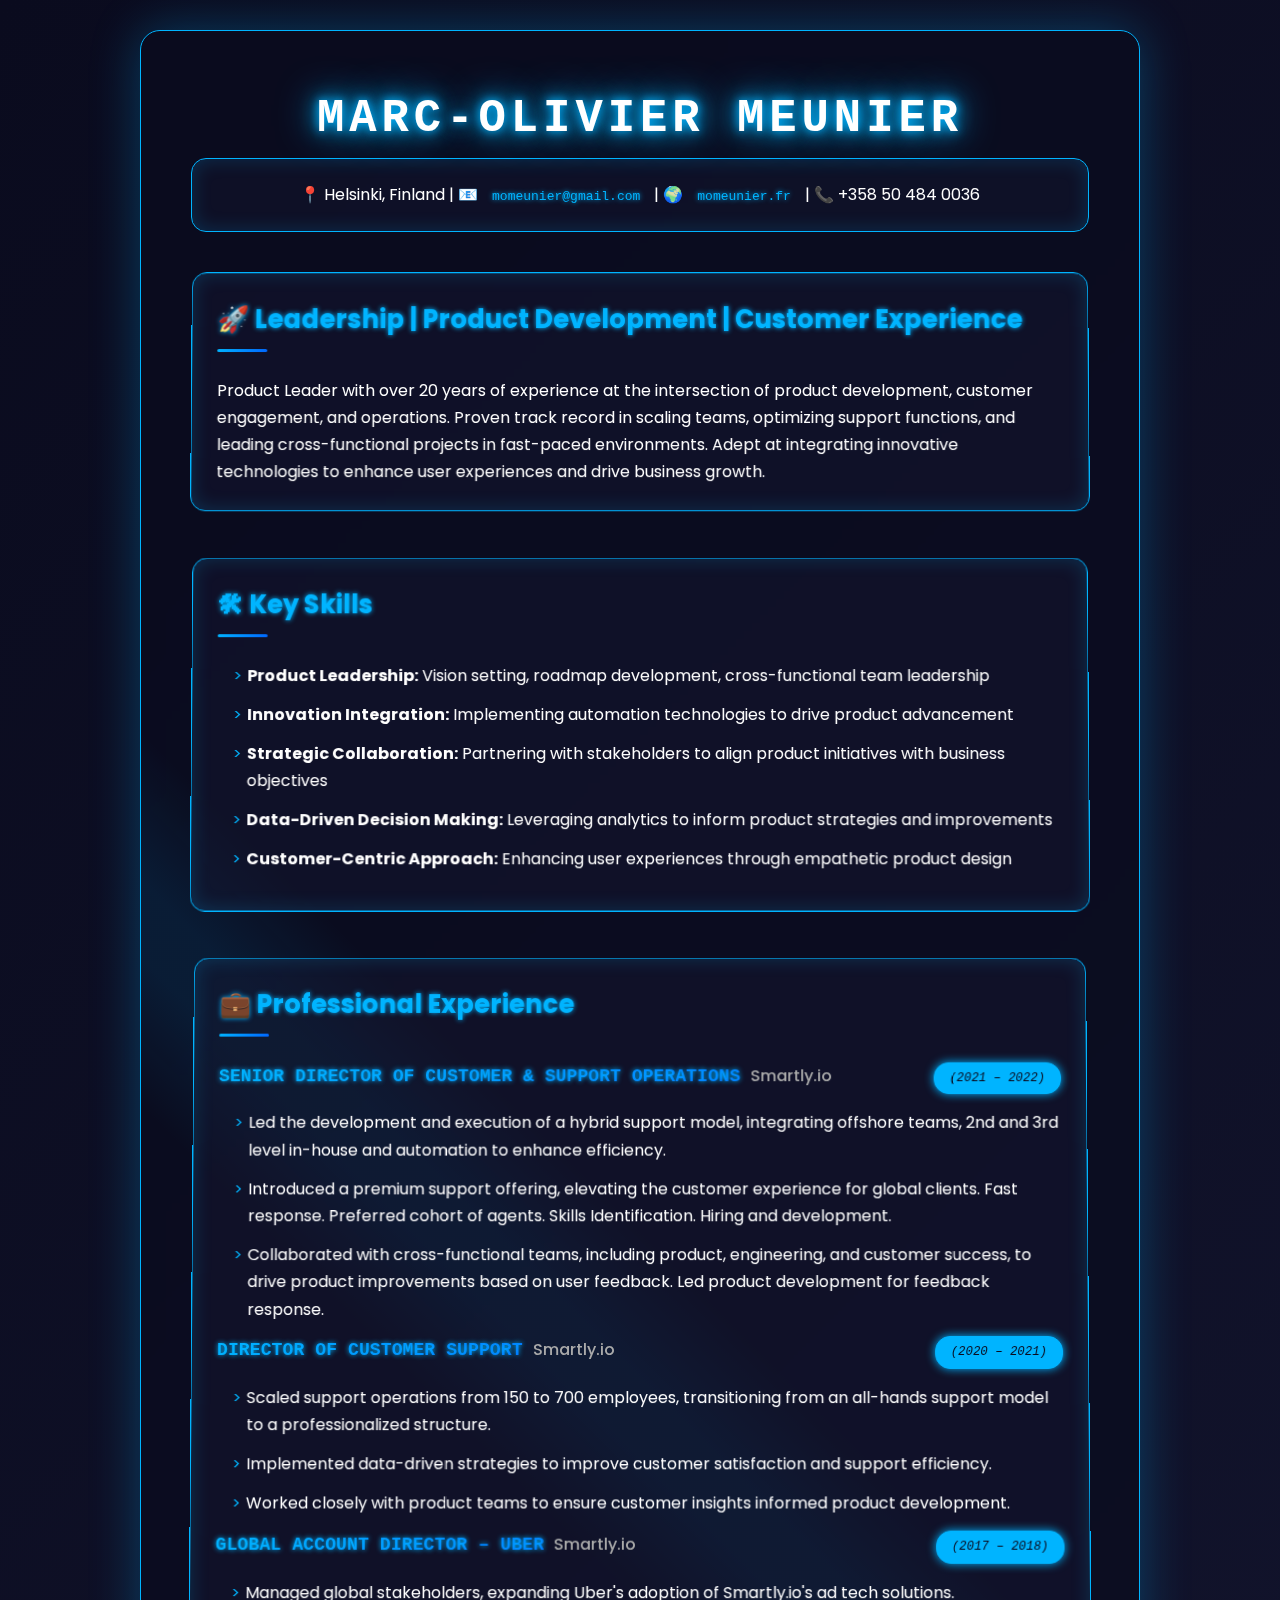
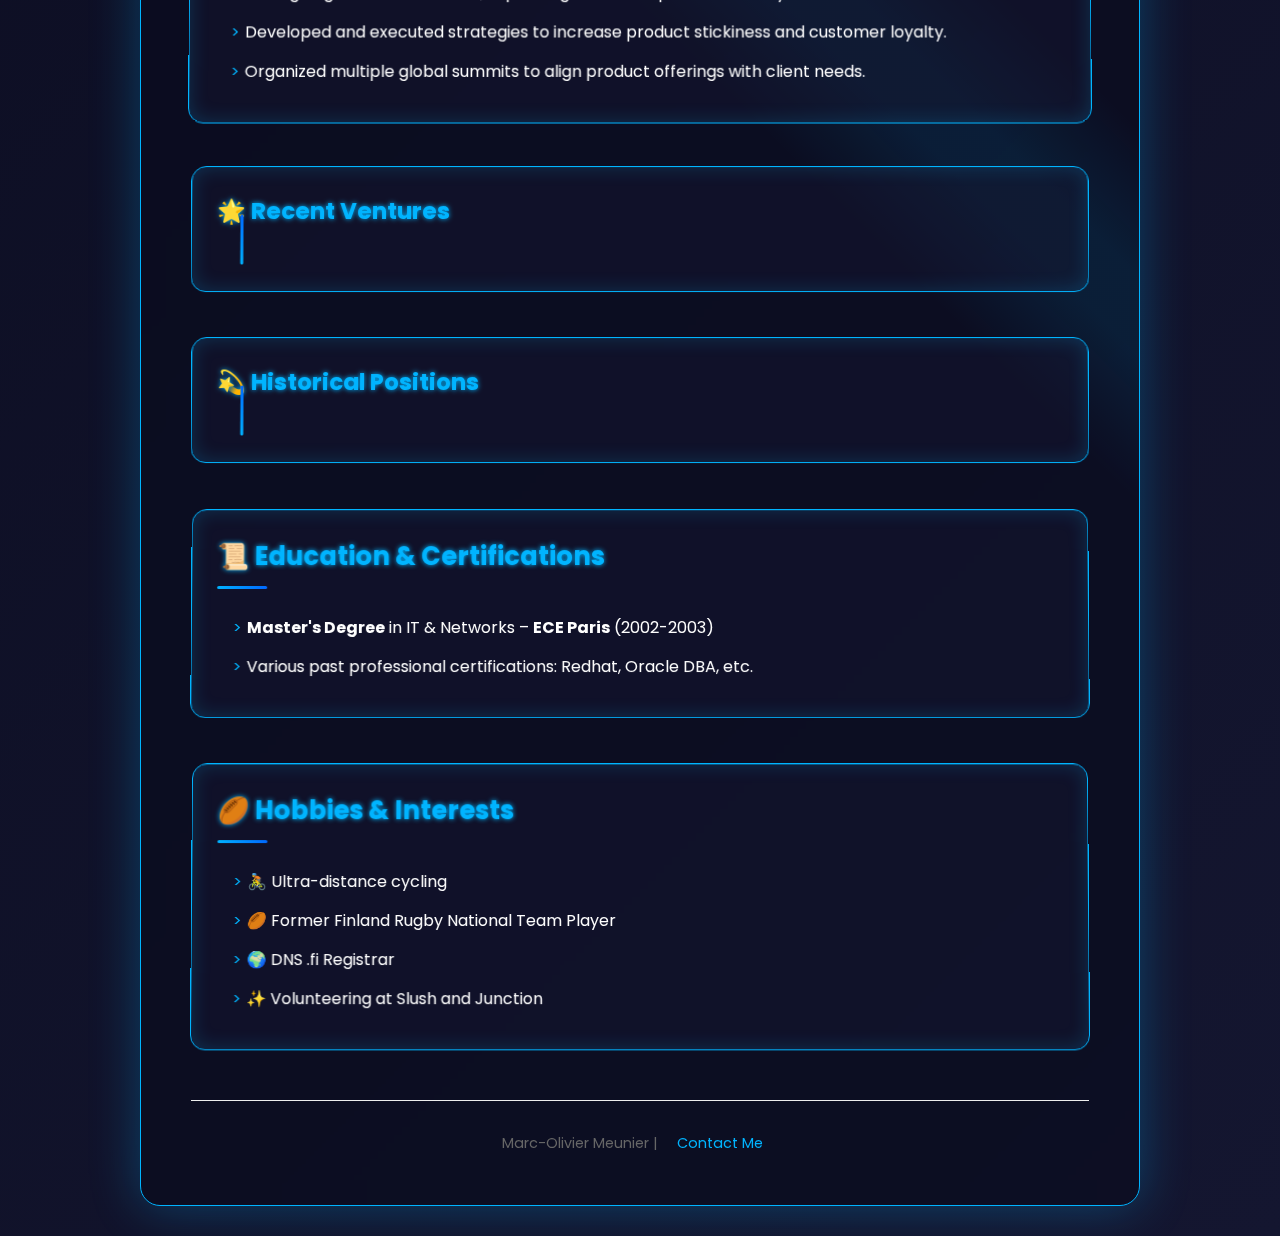
==== index.html @ 1eac130f "Enhance CV with cyberpunk theme, collapsible sections, and interactive design" ====
<!DOCTYPE html>
<html lang="en">
  <head>
    <link rel="apple-touch-icon" sizes="180x180" href="/apple-touch-icon.png" />
    <link rel="icon" type="image/png" sizes="32x32" href="/favicon-32x32.png" />
    <link rel="icon" type="image/png" sizes="16x16" href="/favicon-16x16.png" />
    <link rel="manifest" href="/site.webmanifest" />
    <meta charset="UTF-8" />
    <meta name="viewport" content="width=device-width, initial-scale=1.0" />
    <title>Marc-Olivier Meunier - Product Lead CV</title>
    <link
      rel="stylesheet"
      href="https://cdnjs.cloudflare.com/ajax/libs/font-awesome/6.0.0/css/all.min.css"
    />
    <style>
      @import url("https://fonts.googleapis.com/css2?family=Poppins:wght@300;400;600;700&display=swap");

      :root {
        --primary: #00b4ff; /* Neon blue instead of green */
        --gradient: linear-gradient(
          135deg,
          #00b4ff 0%,
          #0066ff 100%
        ); /* Blue gradient */
        --shadow: rgba(0, 180, 255, 0.3);
        --bg-dark: #0a0b1e; /* Deep space blue */
        --bg-light: #141630; /* Lighter space blue */
        --accent: #00b4ff;
      }

      * {
        box-sizing: border-box;
        margin: 0;
        padding: 0;
      }

      body {
        font-family: "Poppins", sans-serif;
        line-height: 1.7;
        background: var(--bg-dark);
        color: #fff;
        margin: 0;
        padding: 30px 20px;
        min-height: 100vh;
        background: linear-gradient(
          135deg,
          var(--bg-dark) 0%,
          var(--bg-light) 100%
        );
      }

      .container {
        max-width: 1000px;
        background: rgba(10, 11, 30, 0.7);
        backdrop-filter: blur(10px);
        padding: 50px;
        margin: 0 auto;
        border-radius: 20px;
        box-shadow: 0 0 50px var(--shadow);
        position: relative;
        overflow: hidden;
        border: 1px solid var(--accent);
      }

      .container::before {
        content: "";
        position: absolute;
        top: 0;
        left: 0;
        width: 100%;
        height: 100%;
        background: linear-gradient(
          45deg,
          transparent 45%,
          var(--accent) 49%,
          var(--accent) 51%,
          transparent 55%
        );
        opacity: 0.1;
        animation: scanline 6s linear infinite;
      }

      @keyframes scanline {
        0% {
          transform: translateY(-100%);
        }
        100% {
          transform: translateY(100%);
        }
      }

      h1 {
        text-transform: uppercase;
        letter-spacing: 5px;
        text-shadow: 0 0 10px var(--primary), 0 0 20px var(--primary),
          0 0 40px var(--primary);
        font-family: monospace;
        font-size: 3.5em;
        text-align: center;
      }

      .contact {
        text-align: center;
        margin-bottom: 40px;
        line-height: 2;
        padding: 20px;
        background: rgba(20, 22, 48, 0.5);
        border-radius: 15px;
        border: 1px solid var(--accent);
        box-shadow: inset 0 0 20px rgba(0, 180, 255, 0.2);
      }

      .contact a {
        color: var(--primary);
        text-decoration: none;
        padding: 5px 10px;
        border-radius: 8px;
        transition: all 0.3s ease;
        position: relative;
        font-family: monospace;
        text-shadow: 0 0 5px var(--primary);
      }

      .contact a:hover {
        background: var(--gradient);
        color: var(--bg-dark);
        box-shadow: 0 0 10px var(--primary);
      }

      .section {
        margin-bottom: 45px;
        padding: 25px;
        border-radius: 15px;
        background: rgba(20, 22, 48, 0.5);
        box-shadow: inset 0 0 20px rgba(0, 180, 255, 0.2);
        border: 1px solid var(--accent);
        transform: perspective(1000px) rotateX(1deg);
        transition: transform 0.3s ease;
      }

      .section:hover {
        transform: perspective(1000px) rotateX(-1deg);
      }

      .section h2 {
        color: var(--primary);
        font-size: 1.6em;
        margin-bottom: 25px;
        padding-bottom: 10px;
        position: relative;
        text-shadow: 0 0 5px var(--primary);
      }

      .section h2::after {
        content: "";
        position: absolute;
        bottom: 0;
        left: 0;
        width: 50px;
        height: 3px;
        background: var(--gradient);
        border-radius: 2px;
      }

      .section:hover h2::after {
        width: 50px;
      }

      .job-header {
        display: flex;
        justify-content: space-between;
        align-items: baseline;
        margin-bottom: 15px;
      }

      .job-title-group {
        display: flex;
        align-items: baseline;
        gap: 10px;
      }

      .job-title-wrapper {
        font-family: monospace;
        color: var(--primary);
        text-shadow: 0 0 5px var(--primary);
        position: relative;
      }

      .company-info {
        display: flex;
        align-items: center;
        gap: 10px;
      }

      .company-name {
        font-weight: 500;
        color: #aaa;
      }

      .date {
        font-style: italic;
        color: #666;
        font-size: 0.95em;
        background: var(--accent);
        padding: 5px 15px;
        border-radius: 15px;
        font-family: monospace;
        border: 1px solid var(--primary);
        box-shadow: 0 0 10px var(--accent);
      }

      ul {
        padding-left: 25px;
        margin-top: 15px;
      }

      ul li {
        margin-bottom: 12px;
        position: relative;
        padding-left: 5px;
      }

      ul li::marker {
        content: ">";
        color: var(--primary);
      }

      .footer {
        text-align: center;
        margin-top: 50px;
        padding-top: 30px;
        border-top: 1px solid #eee;
        font-size: 0.9em;
        color: #666;
      }

      .footer a {
        color: var(--primary);
        text-decoration: none;
        padding: 5px 15px;
        border-radius: 20px;
        transition: all 0.3s ease;
      }

      .footer a:hover {
        background: var(--gradient);
        color: white;
      }

      @media (max-width: 768px) {
        body {
          padding: 15px;
        }
        .container {
          padding: 30px 20px;
        }
        h1 {
          font-size: 2.5em;
        }
        .section {
          padding: 20px;
        }
      }

      /* Skill tags styling */
      .skill-tag {
        display: inline-block;
        padding: 5px 12px;
        background: #f0f4ff;
        border-radius: 15px;
        margin: 3px;
        font-size: 0.9em;
        color: var(--primary);
        transition: all 0.3s ease;
      }

      .skill-tag:hover {
        background: var(--primary);
        color: white;
      }

      /* Fancy hover effects for job titles */
      .job-title {
        position: relative;
        overflow: hidden;
      }

      .job-title::after {
        content: "";
        position: absolute;
        bottom: 0;
        left: 0;
        width: 100%;
        height: 2px;
        background: var(--gradient);
        transform: translateX(-100%);
        transition: transform 0.3s ease;
      }

      .job-title:hover::after {
        transform: translateX(0);
      }

      /* Make emojis bigger and animated */
      h2 > span:first-child {
        font-size: 1.5em;
        display: inline-block;
        animation: bounce 2s infinite;
      }

      @keyframes bounce {
        0%,
        100% {
          transform: translateY(0);
        }
        50% {
          transform: translateY(-10px);
        }
      }

      /* Fun list style */
      ul li::marker {
        content: ">";
        color: var(--primary);
      }

      /* Job titles with gradient text */
      .job-title-wrapper {
        background: var(--gradient);
        -webkit-background-clip: text;
        background-clip: text;
        color: transparent;
        font-size: 1.4em;
        font-weight: 800;
        text-transform: uppercase;
      }

      /* Add some fun to dates */
      .date {
        background: var(--accent);
        color: var(--bg-dark);
        font-family: monospace;
        border: 1px solid var(--primary);
        box-shadow: 0 0 10px var(--accent);
      }

      /* Make the print button fun */
      button {
        background: var(--bg-dark);
        color: var(--primary);
        border: 1px solid var(--primary);
        text-transform: uppercase;
        font-family: monospace;
        letter-spacing: 2px;
        box-shadow: 0 0 10px var(--primary);
        padding: 10px 20px;
        border-radius: 50px;
        font-size: 1.1em;
        cursor: pointer;
        transform: rotate(-2deg);
        margin: 20px 0;
        transition: all 0.3s ease;
      }

      button:hover {
        background: var(--primary);
        color: var(--bg-dark);
        box-shadow: 0 0 20px var(--primary);
      }

      /* Keep print styles professional */
      @media print {
        body {
          padding: 0;
          background: white !important;
          color: black;
          font-size: 8pt;
          line-height: 1.2;
        }

        .container {
          box-shadow: none;
          padding: 0;
          margin: 0;
          max-width: 100%;
          background: white;
          border: none;
          backdrop-filter: none;
        }

        .container::before {
          display: none;
        }

        h1 {
          font-size: 16pt;
          margin-bottom: 6pt;
          color: black;
          -webkit-text-fill-color: black;
          text-shadow: none;
          letter-spacing: normal;
          font-family: "Poppins", sans-serif;
        }

        .section {
          margin-bottom: 12pt;
          padding: 0;
          break-inside: avoid;
          page-break-inside: avoid;
          background: white;
          box-shadow: none;
          transform: none !important;
          border: none;
        }

        .job-title-wrapper {
          color: #4285f4 !important; /* Google Blue */
          text-shadow: none;
          font-family: "Poppins", sans-serif;
          font-size: 9pt;
          font-weight: bold;
          background: none;
          -webkit-background-clip: initial;
          -webkit-text-fill-color: initial;
          text-transform: none;
        }

        .company-name {
          color: #5f6368; /* Google Gray */
        }

        .date {
          background: none;
          color: #5f6368; /* Google Gray */
          border: none;
          box-shadow: none;
          font-family: "Poppins", sans-serif;
          padding: 0;
        }

        .historical-entry {
          color: #202124; /* Google Dark Gray */
          margin-bottom: 8pt;
        }

        .summary-intro {
          color: #5f6368; /* Google Gray */
          margin-bottom: 8pt;
          margin-top: 3pt;
        }

        .section {
          margin-bottom: 20pt; /* Increased spacing between sections */
        }

        .recent,
        .historical {
          margin-top: 25pt; /* Add space before collapsible sections */
        }

        /* Remove any remaining green text */
        * {
          color: #202124; /* Default text color */
        }

        h1,
        h2,
        .job-title-wrapper {
          color: #4285f4 !important; /* Google Blue */
        }

        .company-name,
        .date,
        .summary-intro {
          color: #5f6368 !important; /* Google Gray */
        }

        /* Ensure collapsed sections are visible in print */
        .collapsible-content.collapsed {
          max-height: none;
          overflow: visible;
        }

        /* Hide collapse indicators in print */
        .collapsible-header::after {
          display: none;
        }

        /* Remove all decorative effects */
        * {
          text-shadow: none !important;
          box-shadow: none !important;
          transform: none !important;
          transition: none !important;
          animation: none !important;
        }

        /* Adjust margins and spacing */
        @page {
          margin: 1.2cm;
          size: A4;
        }

        /* Hide screen-only elements */
        button {
          display: none;
        }

        h2 {
          color: #4285f4 !important; /* Google Blue */
          font-size: 10pt;
          margin-bottom: 6pt;
        }

        .contact {
          margin: 6pt 0 10pt 0;
          line-height: 1.2;
          font-size: 7.5pt;
        }

        .job-header {
          margin-bottom: 4pt;
        }

        ul {
          margin-top: 4pt;
          padding-left: 12pt;
        }

        li {
          margin-bottom: 3pt;
          line-height: 1.2;
        }

        .historical-entry {
          margin-bottom: 8pt;
          padding-left: 12pt;
        }

        .summary-intro {
          margin-bottom: 8pt;
          margin-top: 3pt;
        }

        .recent,
        .historical {
          margin-top: 12pt;
        }

        .job-header + ul {
          margin-top: 2pt;
          margin-bottom: 8pt;
        }
      }

      /* Simplify h2 styling */
      h2 {
        position: relative;
        color: var(--primary);
        text-shadow: 0 0 5px var(--primary);
      }

      /* Remove the glitch animation */
      @keyframes glitch {
        0% {
          transform: translate(0);
        }
        20% {
          transform: translate(-2px, 2px);
        }
        40% {
          transform: translate(-2px, -2px);
        }
        60% {
          transform: translate(2px, 2px);
        }
        80% {
          transform: translate(2px, -2px);
        }
        100% {
          transform: translate(0);
        }
      }

      .historical,
      .recent {
        font-size: 0.9em;
      }

      .summary-intro {
        color: var(--accent);
        font-style: italic;
        margin-bottom: 20px;
        font-size: 0.95em;
      }

      .historical .job-header,
      .recent .job-header {
        margin-bottom: 8px;
      }

      .historical-entry {
        color: #aaa;
        margin-bottom: 20px;
        padding-left: 20px;
        font-size: 0.95em;
      }

      /* Print-specific adjustments */
      @media print {
        .historical,
        .recent {
          font-size: 8pt;
        }

        .historical-entry {
          color: #666;
          margin-bottom: 8pt;
        }

        .summary-intro {
          color: #444;
          margin-bottom: 8pt;
        }
      }

      /* Add these styles */
      .collapsible-header {
        cursor: pointer;
        display: flex;
        align-items: center;
        gap: 10px;
      }

      .collapsible-header::after {
        content: "▼";
        color: var(--primary);
        font-size: 0.8em;
        transition: transform 0.3s ease;
      }

      .collapsible-header.collapsed::after {
        transform: rotate(-90deg);
      }

      .collapsible-content {
        overflow: hidden;
        max-height: 1000px;
        transition: max-height 0.3s ease-in-out;
      }

      .collapsible-content.collapsed {
        max-height: 0;
      }

      /* Adjust print styles */
      @media print {
        .collapsible-content {
          max-height: none !important;
        }

        .collapsible-header::after {
          display: none;
        }
      }
    </style>
  </head>
  <body>
    <div class="container">
      <h1>Marc-Olivier Meunier</h1>
      <div class="contact">
        📍 Helsinki, Finland | 📧
        <a href="mailto:momeunier@gmail.com">momeunier@gmail.com</a> | 🌍
        <a href="https://momeunier.fr">momeunier.fr</a> | 📞 +358 50 484 0036
      </div>

      <button
        onclick="window.print()"
        style="display: none; @media screen {display: block}"
      >
        Print CV
      </button>

      <div class="section">
        <h2>🚀 Leadership | Product Development | Customer Experience</h2>
        <p>
          Product Leader with over 20 years of experience at the intersection of
          product development, customer engagement, and operations. Proven track
          record in scaling teams, optimizing support functions, and leading
          cross-functional projects in fast-paced environments. Adept at
          integrating innovative technologies to enhance user experiences and
          drive business growth.
        </p>
      </div>

      <div class="section">
        <h2>🛠 Key Skills</h2>
        <ul>
          <li>
            <strong>Product Leadership:</strong> Vision setting, roadmap
            development, cross-functional team leadership
          </li>
          <li>
            <strong>Innovation Integration:</strong> Implementing automation
            technologies to drive product advancement
          </li>
          <li>
            <strong>Strategic Collaboration:</strong> Partnering with
            stakeholders to align product initiatives with business objectives
          </li>
          <li>
            <strong>Data-Driven Decision Making:</strong> Leveraging analytics
            to inform product strategies and improvements
          </li>
          <li>
            <strong>Customer-Centric Approach:</strong> Enhancing user
            experiences through empathetic product design
          </li>
        </ul>
      </div>

      <div class="section">
        <h2>💼 Professional Experience</h2>

        <div class="job-header">
          <div class="job-title-group">
            <div class="job-title-wrapper">
              Senior Director of Customer & Support Operations
            </div>
            <div class="company-name">Smartly.io</div>
          </div>
          <span class="date">(2021 – 2022)</span>
        </div>
        <ul>
          <li>
            Led the development and execution of a hybrid support model,
            integrating offshore teams, 2nd and 3rd level in-house and
            automation to enhance efficiency.
          </li>
          <li>
            Introduced a premium support offering, elevating the customer
            experience for global clients. Fast response. Preferred cohort of
            agents. Skills Identification. Hiring and development.
          </li>
          <li>
            Collaborated with cross-functional teams, including product,
            engineering, and customer success, to drive product improvements
            based on user feedback. Led product development for feedback
            response.
          </li>
        </ul>

        <div class="job-header">
          <div class="job-title-group">
            <div class="job-title-wrapper">Director of Customer Support</div>
            <div class="company-name">Smartly.io</div>
          </div>
          <span class="date">(2020 – 2021)</span>
        </div>
        <ul>
          <li>
            Scaled support operations from 150 to 700 employees, transitioning
            from an all-hands support model to a professionalized structure.
          </li>
          <li>
            Implemented data-driven strategies to improve customer satisfaction
            and support efficiency.
          </li>
          <li>
            Worked closely with product teams to ensure customer insights
            informed product development.
          </li>
        </ul>

        <div class="job-header">
          <div class="job-title-group">
            <div class="job-title-wrapper">Global Account Director – Uber</div>
            <div class="company-name">Smartly.io</div>
          </div>
          <span class="date">(2017 – 2018)</span>
        </div>
        <ul>
          <li>
            Managed global stakeholders, expanding Uber's adoption of
            Smartly.io's ad tech solutions.
          </li>
          <li>
            Developed and executed strategies to increase product stickiness and
            customer loyalty.
          </li>
          <li>
            Organized multiple global summits to align product offerings with
            client needs.
          </li>
        </ul>
      </div>

      <div class="section recent">
        <h2 class="collapsible-header collapsed">🌟 Recent Ventures</h2>
        <div class="collapsible-content collapsed">
          <p class="summary-intro">
            Latest roles exploring product and team leadership:
          </p>

          <div class="job-header">
            <div class="job-title-group">
              <div class="job-title-wrapper">Product Onboarding</div>
              <div class="company-name">Shook</div>
            </div>
            <span class="date">(2024)</span>
          </div>

          <div class="job-header">
            <div class="job-title-group">
              <div class="job-title-wrapper">Creative Operations Team Lead</div>
              <div class="company-name">Shook</div>
            </div>
            <span class="date">(2023 – 2024)</span>
          </div>

          <div class="job-header">
            <div class="job-title-group">
              <div class="job-title-wrapper">DevOps Team Lead</div>
              <div class="company-name">Eficode</div>
            </div>
            <span class="date">(2022 – 2023)</span>
          </div>
        </div>
      </div>

      <div class="section historical">
        <h2 class="collapsible-header collapsed">💫 Historical Positions</h2>
        <div class="collapsible-content collapsed">
          <p class="summary-intro">
            Prior roles focusing on technical leadership and education:
          </p>

          <div class="job-header">
            <div class="job-title-group">
              <div class="job-title-wrapper">Technical Solutions Engineer</div>
              <div class="company-name">Smartly.io</div>
            </div>
            <span class="date">(2015 – 2017)</span>
          </div>

          <div class="job-header">
            <div class="job-title-group">
              <div class="job-title-wrapper">
                Instructional Designer & Technical Instructor
              </div>
              <div class="company-name">Nokia</div>
            </div>
            <span class="date">(2006 – 2015)</span>
          </div>

          <div class="job-header">
            <div class="job-title-group">
              <div class="job-title-wrapper">Database Administrator</div>
              <div class="company-name">British Telecom</div>
            </div>
            <span class="date">(2003 – 2006)</span>
          </div>
        </div>
      </div>

      <div class="section">
        <h2>📜 Education & Certifications</h2>
        <ul>
          <li>
            <strong>Master's Degree</strong> in IT &amp; Networks –
            <strong>ECE Paris</strong> (2002-2003)
          </li>
          <li>
            Various past professional certifications: Redhat, Oracle DBA,
            etc.&nbsp; &nbsp;
          </li>
        </ul>
      </div>

      <div class="section">
        <h2>🏉 Hobbies & Interests</h2>
        <ul>
          <li>🚴 Ultra-distance cycling</li>
          <li>🏉 Former Finland Rugby National Team Player</li>
          <li>🌍 DNS .fi Registrar</li>
          <li>✨ Volunteering at Slush and Junction</li>
        </ul>
      </div>

      <div class="footer">
        Marc-Olivier Meunier |
        <a href="mailto:momeunier@gmail.com">Contact Me</a>
      </div>
    </div>

    <script>
      document.querySelectorAll(".collapsible-header").forEach((header) => {
        header.addEventListener("click", () => {
          header.classList.toggle("collapsed");
          header.nextElementSibling.classList.toggle("collapsed");
        });
      });
    </script>
  </body>
</html>
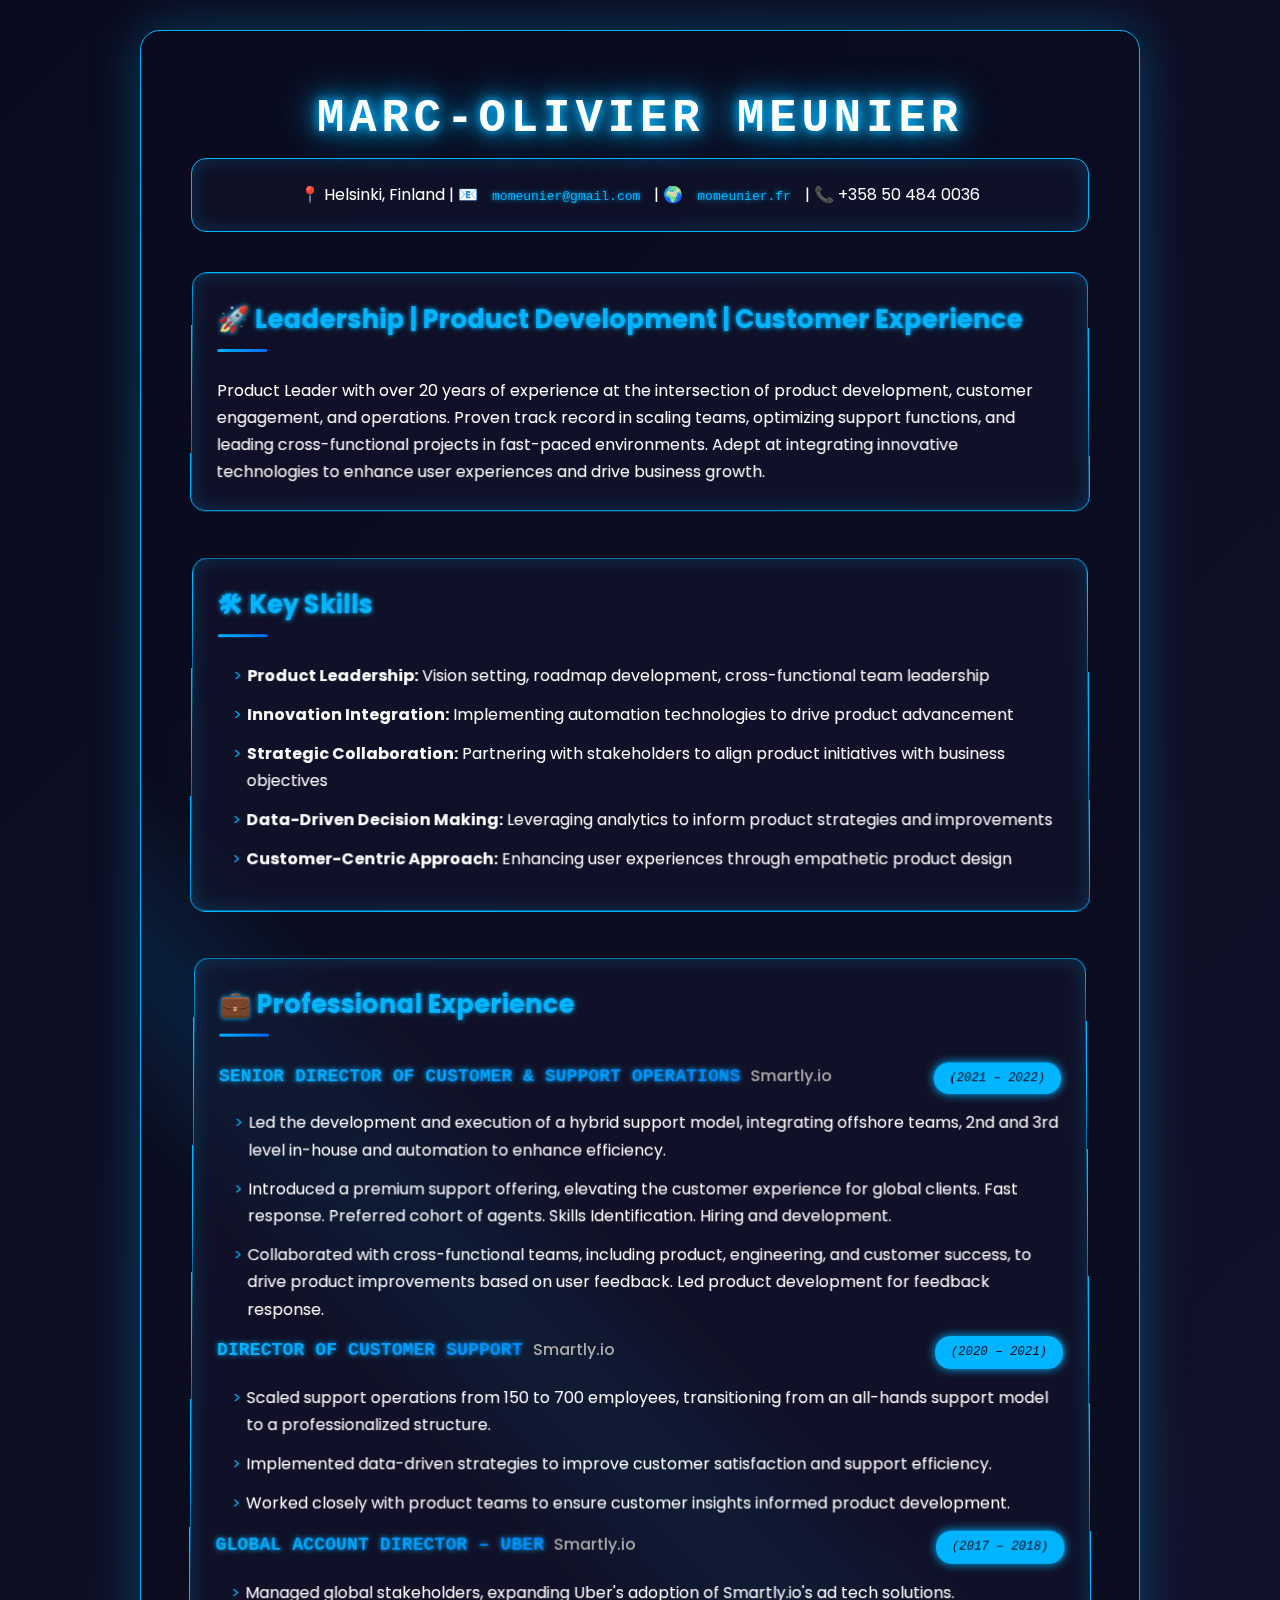
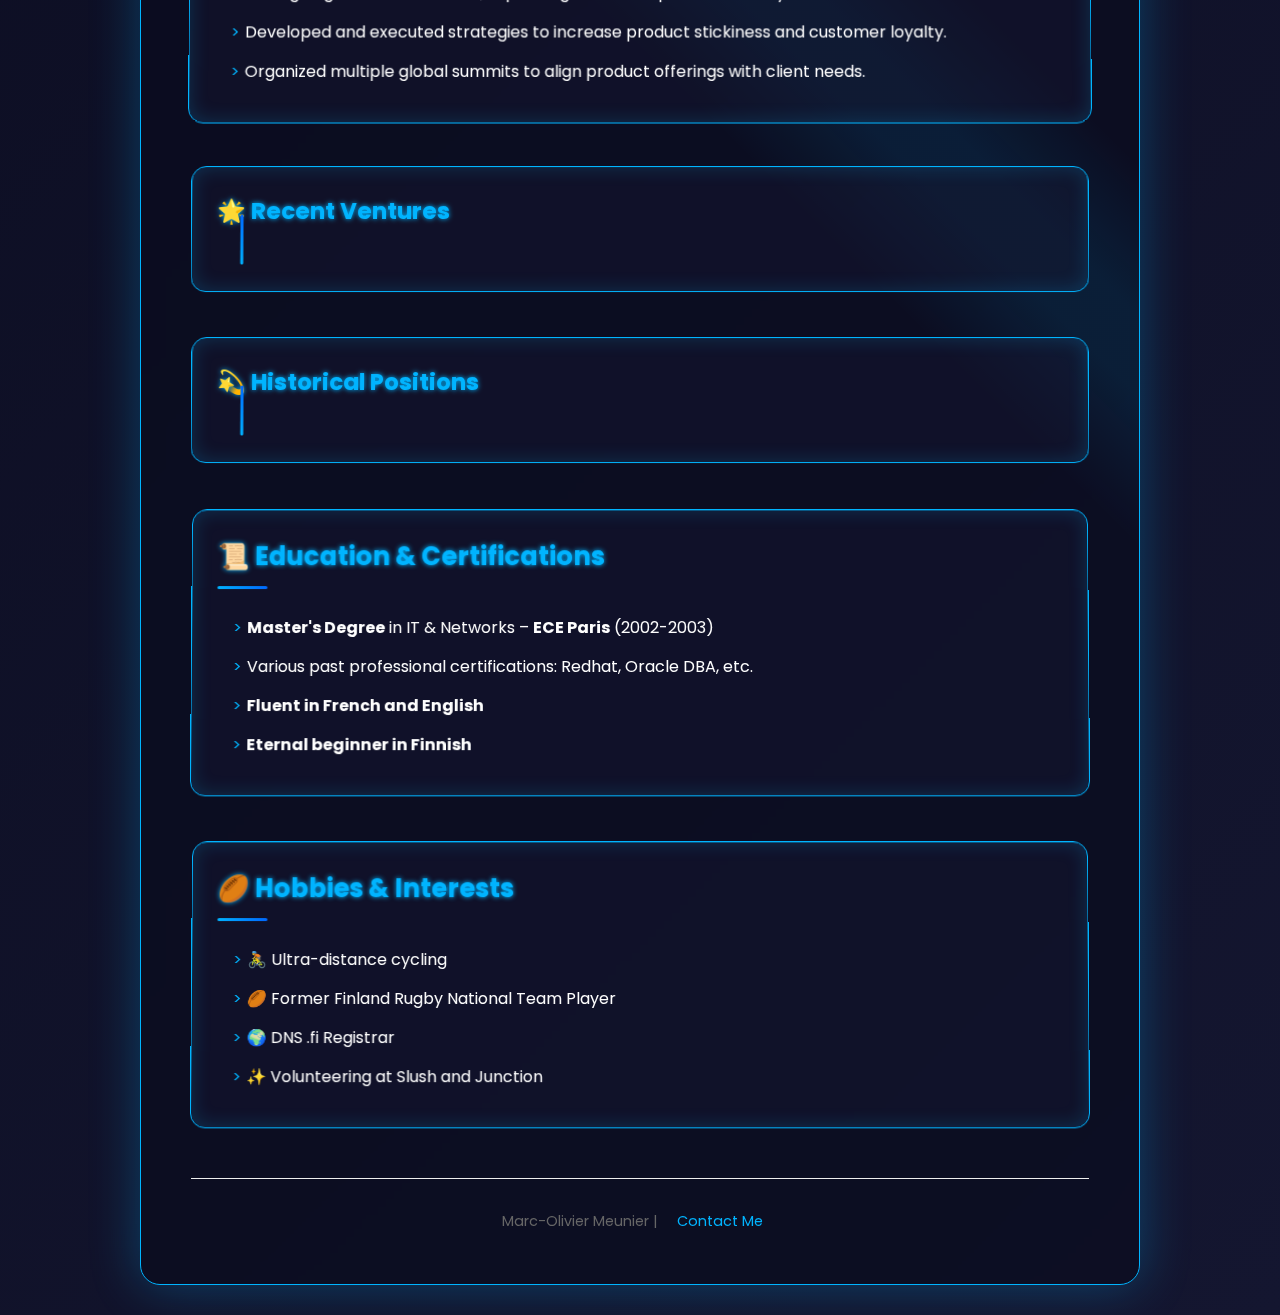
==== commit 03ff7f3d: "Add language skills to professional profile" ====
--- a/index.html
+++ b/index.html
@@ -874,6 +874,12 @@
             Various past professional certifications: Redhat, Oracle DBA,
             etc.&nbsp; &nbsp;
           </li>
+          <li>
+            <strong>Fluent in French and English</strong>
+          </li>
+          <li>
+            <strong>Eternal beginner in Finnish</strong>
+          </li>
         </ul>
       </div>
 
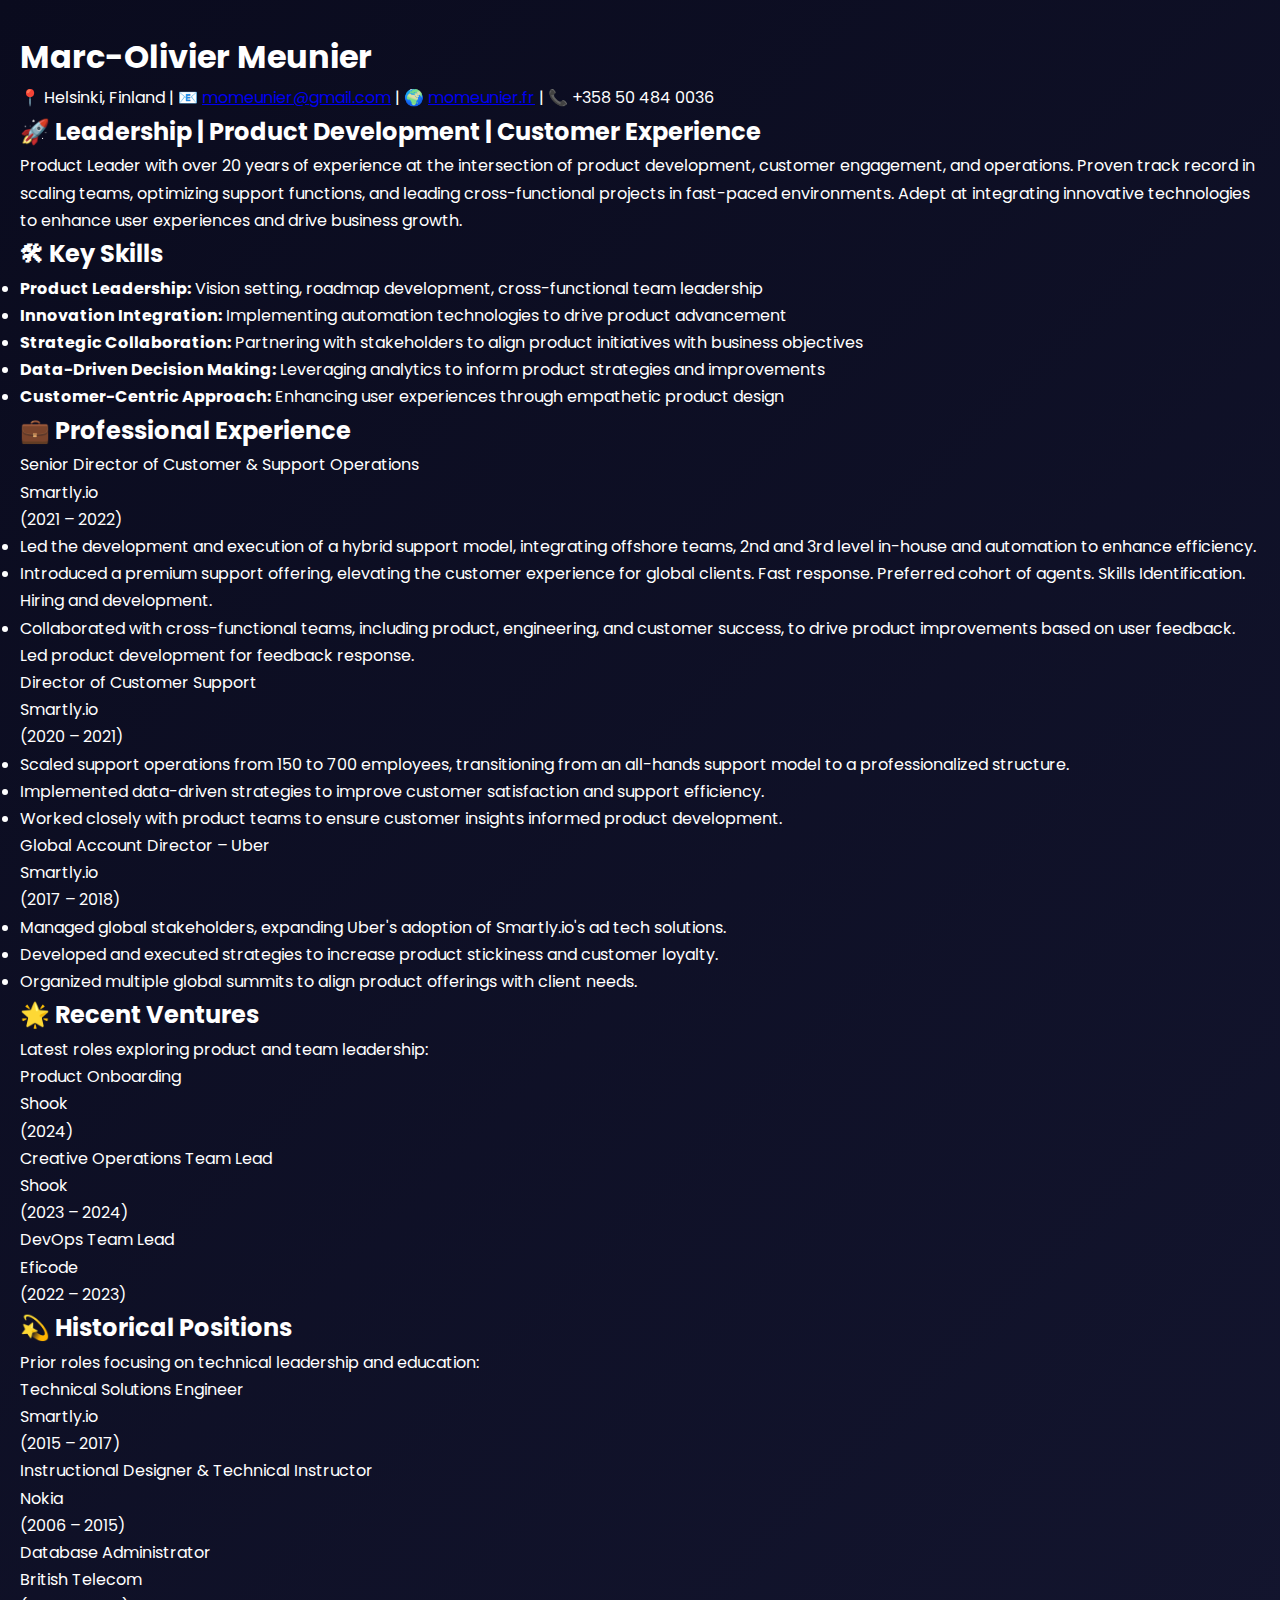
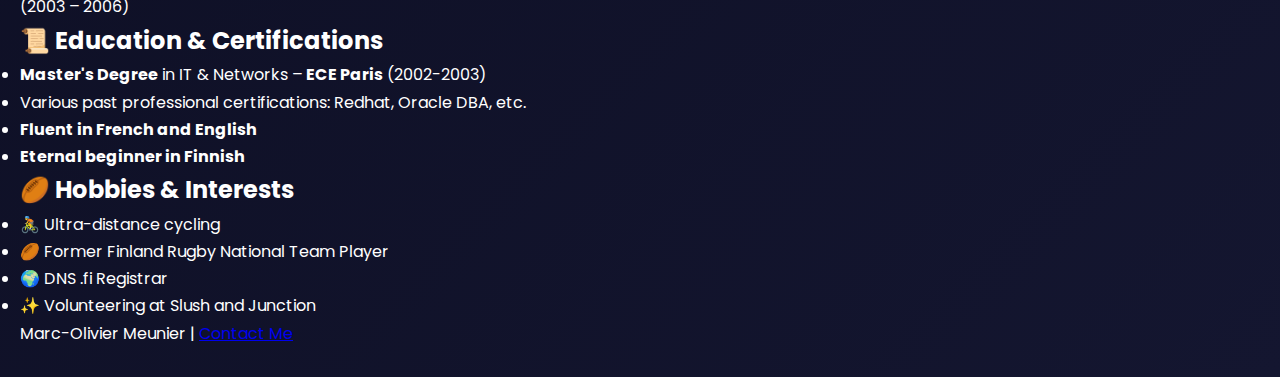
==== commit c1504245: "Add full HTML structure and metadata to customer service CV" ====
--- a/index.html
+++ b/index.html
@@ -12,658 +12,7 @@
       rel="stylesheet"
       href="https://cdnjs.cloudflare.com/ajax/libs/font-awesome/6.0.0/css/all.min.css"
     />
-    <style>
-      @import url("https://fonts.googleapis.com/css2?family=Poppins:wght@300;400;600;700&display=swap");
-
-      :root {
-        --primary: #00b4ff; /* Neon blue instead of green */
-        --gradient: linear-gradient(
-          135deg,
-          #00b4ff 0%,
-          #0066ff 100%
-        ); /* Blue gradient */
-        --shadow: rgba(0, 180, 255, 0.3);
-        --bg-dark: #0a0b1e; /* Deep space blue */
-        --bg-light: #141630; /* Lighter space blue */
-        --accent: #00b4ff;
-      }
-
-      * {
-        box-sizing: border-box;
-        margin: 0;
-        padding: 0;
-      }
-
-      body {
-        font-family: "Poppins", sans-serif;
-        line-height: 1.7;
-        background: var(--bg-dark);
-        color: #fff;
-        margin: 0;
-        padding: 30px 20px;
-        min-height: 100vh;
-        background: linear-gradient(
-          135deg,
-          var(--bg-dark) 0%,
-          var(--bg-light) 100%
-        );
-      }
-
-      .container {
-        max-width: 1000px;
-        background: rgba(10, 11, 30, 0.7);
-        backdrop-filter: blur(10px);
-        padding: 50px;
-        margin: 0 auto;
-        border-radius: 20px;
-        box-shadow: 0 0 50px var(--shadow);
-        position: relative;
-        overflow: hidden;
-        border: 1px solid var(--accent);
-      }
-
-      .container::before {
-        content: "";
-        position: absolute;
-        top: 0;
-        left: 0;
-        width: 100%;
-        height: 100%;
-        background: linear-gradient(
-          45deg,
-          transparent 45%,
-          var(--accent) 49%,
-          var(--accent) 51%,
-          transparent 55%
-        );
-        opacity: 0.1;
-        animation: scanline 6s linear infinite;
-      }
-
-      @keyframes scanline {
-        0% {
-          transform: translateY(-100%);
-        }
-        100% {
-          transform: translateY(100%);
-        }
-      }
-
-      h1 {
-        text-transform: uppercase;
-        letter-spacing: 5px;
-        text-shadow: 0 0 10px var(--primary), 0 0 20px var(--primary),
-          0 0 40px var(--primary);
-        font-family: monospace;
-        font-size: 3.5em;
-        text-align: center;
-      }
-
-      .contact {
-        text-align: center;
-        margin-bottom: 40px;
-        line-height: 2;
-        padding: 20px;
-        background: rgba(20, 22, 48, 0.5);
-        border-radius: 15px;
-        border: 1px solid var(--accent);
-        box-shadow: inset 0 0 20px rgba(0, 180, 255, 0.2);
-      }
-
-      .contact a {
-        color: var(--primary);
-        text-decoration: none;
-        padding: 5px 10px;
-        border-radius: 8px;
-        transition: all 0.3s ease;
-        position: relative;
-        font-family: monospace;
-        text-shadow: 0 0 5px var(--primary);
-      }
-
-      .contact a:hover {
-        background: var(--gradient);
-        color: var(--bg-dark);
-        box-shadow: 0 0 10px var(--primary);
-      }
-
-      .section {
-        margin-bottom: 45px;
-        padding: 25px;
-        border-radius: 15px;
-        background: rgba(20, 22, 48, 0.5);
-        box-shadow: inset 0 0 20px rgba(0, 180, 255, 0.2);
-        border: 1px solid var(--accent);
-        transform: perspective(1000px) rotateX(1deg);
-        transition: transform 0.3s ease;
-      }
-
-      .section:hover {
-        transform: perspective(1000px) rotateX(-1deg);
-      }
-
-      .section h2 {
-        color: var(--primary);
-        font-size: 1.6em;
-        margin-bottom: 25px;
-        padding-bottom: 10px;
-        position: relative;
-        text-shadow: 0 0 5px var(--primary);
-      }
-
-      .section h2::after {
-        content: "";
-        position: absolute;
-        bottom: 0;
-        left: 0;
-        width: 50px;
-        height: 3px;
-        background: var(--gradient);
-        border-radius: 2px;
-      }
-
-      .section:hover h2::after {
-        width: 50px;
-      }
-
-      .job-header {
-        display: flex;
-        justify-content: space-between;
-        align-items: baseline;
-        margin-bottom: 15px;
-      }
-
-      .job-title-group {
-        display: flex;
-        align-items: baseline;
-        gap: 10px;
-      }
-
-      .job-title-wrapper {
-        font-family: monospace;
-        color: var(--primary);
-        text-shadow: 0 0 5px var(--primary);
-        position: relative;
-      }
-
-      .company-info {
-        display: flex;
-        align-items: center;
-        gap: 10px;
-      }
-
-      .company-name {
-        font-weight: 500;
-        color: #aaa;
-      }
-
-      .date {
-        font-style: italic;
-        color: #666;
-        font-size: 0.95em;
-        background: var(--accent);
-        padding: 5px 15px;
-        border-radius: 15px;
-        font-family: monospace;
-        border: 1px solid var(--primary);
-        box-shadow: 0 0 10px var(--accent);
-      }
-
-      ul {
-        padding-left: 25px;
-        margin-top: 15px;
-      }
-
-      ul li {
-        margin-bottom: 12px;
-        position: relative;
-        padding-left: 5px;
-      }
-
-      ul li::marker {
-        content: ">";
-        color: var(--primary);
-      }
-
-      .footer {
-        text-align: center;
-        margin-top: 50px;
-        padding-top: 30px;
-        border-top: 1px solid #eee;
-        font-size: 0.9em;
-        color: #666;
-      }
-
-      .footer a {
-        color: var(--primary);
-        text-decoration: none;
-        padding: 5px 15px;
-        border-radius: 20px;
-        transition: all 0.3s ease;
-      }
-
-      .footer a:hover {
-        background: var(--gradient);
-        color: white;
-      }
-
-      @media (max-width: 768px) {
-        body {
-          padding: 15px;
-        }
-        .container {
-          padding: 30px 20px;
-        }
-        h1 {
-          font-size: 2.5em;
-        }
-        .section {
-          padding: 20px;
-        }
-      }
-
-      /* Skill tags styling */
-      .skill-tag {
-        display: inline-block;
-        padding: 5px 12px;
-        background: #f0f4ff;
-        border-radius: 15px;
-        margin: 3px;
-        font-size: 0.9em;
-        color: var(--primary);
-        transition: all 0.3s ease;
-      }
-
-      .skill-tag:hover {
-        background: var(--primary);
-        color: white;
-      }
-
-      /* Fancy hover effects for job titles */
-      .job-title {
-        position: relative;
-        overflow: hidden;
-      }
-
-      .job-title::after {
-        content: "";
-        position: absolute;
-        bottom: 0;
-        left: 0;
-        width: 100%;
-        height: 2px;
-        background: var(--gradient);
-        transform: translateX(-100%);
-        transition: transform 0.3s ease;
-      }
-
-      .job-title:hover::after {
-        transform: translateX(0);
-      }
-
-      /* Make emojis bigger and animated */
-      h2 > span:first-child {
-        font-size: 1.5em;
-        display: inline-block;
-        animation: bounce 2s infinite;
-      }
-
-      @keyframes bounce {
-        0%,
-        100% {
-          transform: translateY(0);
-        }
-        50% {
-          transform: translateY(-10px);
-        }
-      }
-
-      /* Fun list style */
-      ul li::marker {
-        content: ">";
-        color: var(--primary);
-      }
-
-      /* Job titles with gradient text */
-      .job-title-wrapper {
-        background: var(--gradient);
-        -webkit-background-clip: text;
-        background-clip: text;
-        color: transparent;
-        font-size: 1.4em;
-        font-weight: 800;
-        text-transform: uppercase;
-      }
-
-      /* Add some fun to dates */
-      .date {
-        background: var(--accent);
-        color: var(--bg-dark);
-        font-family: monospace;
-        border: 1px solid var(--primary);
-        box-shadow: 0 0 10px var(--accent);
-      }
-
-      /* Make the print button fun */
-      button {
-        background: var(--bg-dark);
-        color: var(--primary);
-        border: 1px solid var(--primary);
-        text-transform: uppercase;
-        font-family: monospace;
-        letter-spacing: 2px;
-        box-shadow: 0 0 10px var(--primary);
-        padding: 10px 20px;
-        border-radius: 50px;
-        font-size: 1.1em;
-        cursor: pointer;
-        transform: rotate(-2deg);
-        margin: 20px 0;
-        transition: all 0.3s ease;
-      }
-
-      button:hover {
-        background: var(--primary);
-        color: var(--bg-dark);
-        box-shadow: 0 0 20px var(--primary);
-      }
-
-      /* Keep print styles professional */
-      @media print {
-        body {
-          padding: 0;
-          background: white !important;
-          color: black;
-          font-size: 8pt;
-          line-height: 1.2;
-        }
-
-        .container {
-          box-shadow: none;
-          padding: 0;
-          margin: 0;
-          max-width: 100%;
-          background: white;
-          border: none;
-          backdrop-filter: none;
-        }
-
-        .container::before {
-          display: none;
-        }
-
-        h1 {
-          font-size: 16pt;
-          margin-bottom: 6pt;
-          color: black;
-          -webkit-text-fill-color: black;
-          text-shadow: none;
-          letter-spacing: normal;
-          font-family: "Poppins", sans-serif;
-        }
-
-        .section {
-          margin-bottom: 12pt;
-          padding: 0;
-          break-inside: avoid;
-          page-break-inside: avoid;
-          background: white;
-          box-shadow: none;
-          transform: none !important;
-          border: none;
-        }
-
-        .job-title-wrapper {
-          color: #4285f4 !important; /* Google Blue */
-          text-shadow: none;
-          font-family: "Poppins", sans-serif;
-          font-size: 9pt;
-          font-weight: bold;
-          background: none;
-          -webkit-background-clip: initial;
-          -webkit-text-fill-color: initial;
-          text-transform: none;
-        }
-
-        .company-name {
-          color: #5f6368; /* Google Gray */
-        }
-
-        .date {
-          background: none;
-          color: #5f6368; /* Google Gray */
-          border: none;
-          box-shadow: none;
-          font-family: "Poppins", sans-serif;
-          padding: 0;
-        }
-
-        .historical-entry {
-          color: #202124; /* Google Dark Gray */
-          margin-bottom: 8pt;
-        }
-
-        .summary-intro {
-          color: #5f6368; /* Google Gray */
-          margin-bottom: 8pt;
-          margin-top: 3pt;
-        }
-
-        .section {
-          margin-bottom: 20pt; /* Increased spacing between sections */
-        }
-
-        .recent,
-        .historical {
-          margin-top: 25pt; /* Add space before collapsible sections */
-        }
-
-        /* Remove any remaining green text */
-        * {
-          color: #202124; /* Default text color */
-        }
-
-        h1,
-        h2,
-        .job-title-wrapper {
-          color: #4285f4 !important; /* Google Blue */
-        }
-
-        .company-name,
-        .date,
-        .summary-intro {
-          color: #5f6368 !important; /* Google Gray */
-        }
-
-        /* Ensure collapsed sections are visible in print */
-        .collapsible-content.collapsed {
-          max-height: none;
-          overflow: visible;
-        }
-
-        /* Hide collapse indicators in print */
-        .collapsible-header::after {
-          display: none;
-        }
-
-        /* Remove all decorative effects */
-        * {
-          text-shadow: none !important;
-          box-shadow: none !important;
-          transform: none !important;
-          transition: none !important;
-          animation: none !important;
-        }
-
-        /* Adjust margins and spacing */
-        @page {
-          margin: 1.2cm;
-          size: A4;
-        }
-
-        /* Hide screen-only elements */
-        button {
-          display: none;
-        }
-
-        h2 {
-          color: #4285f4 !important; /* Google Blue */
-          font-size: 10pt;
-          margin-bottom: 6pt;
-        }
-
-        .contact {
-          margin: 6pt 0 10pt 0;
-          line-height: 1.2;
-          font-size: 7.5pt;
-        }
-
-        .job-header {
-          margin-bottom: 4pt;
-        }
-
-        ul {
-          margin-top: 4pt;
-          padding-left: 12pt;
-        }
-
-        li {
-          margin-bottom: 3pt;
-          line-height: 1.2;
-        }
-
-        .historical-entry {
-          margin-bottom: 8pt;
-          padding-left: 12pt;
-        }
-
-        .summary-intro {
-          margin-bottom: 8pt;
-          margin-top: 3pt;
-        }
-
-        .recent,
-        .historical {
-          margin-top: 12pt;
-        }
-
-        .job-header + ul {
-          margin-top: 2pt;
-          margin-bottom: 8pt;
-        }
-      }
-
-      /* Simplify h2 styling */
-      h2 {
-        position: relative;
-        color: var(--primary);
-        text-shadow: 0 0 5px var(--primary);
-      }
-
-      /* Remove the glitch animation */
-      @keyframes glitch {
-        0% {
-          transform: translate(0);
-        }
-        20% {
-          transform: translate(-2px, 2px);
-        }
-        40% {
-          transform: translate(-2px, -2px);
-        }
-        60% {
-          transform: translate(2px, 2px);
-        }
-        80% {
-          transform: translate(2px, -2px);
-        }
-        100% {
-          transform: translate(0);
-        }
-      }
-
-      .historical,
-      .recent {
-        font-size: 0.9em;
-      }
-
-      .summary-intro {
-        color: var(--accent);
-        font-style: italic;
-        margin-bottom: 20px;
-        font-size: 0.95em;
-      }
-
-      .historical .job-header,
-      .recent .job-header {
-        margin-bottom: 8px;
-      }
-
-      .historical-entry {
-        color: #aaa;
-        margin-bottom: 20px;
-        padding-left: 20px;
-        font-size: 0.95em;
-      }
-
-      /* Print-specific adjustments */
-      @media print {
-        .historical,
-        .recent {
-          font-size: 8pt;
-        }
-
-        .historical-entry {
-          color: #666;
-          margin-bottom: 8pt;
-        }
-
-        .summary-intro {
-          color: #444;
-          margin-bottom: 8pt;
-        }
-      }
-
-      /* Add these styles */
-      .collapsible-header {
-        cursor: pointer;
-        display: flex;
-        align-items: center;
-        gap: 10px;
-      }
-
-      .collapsible-header::after {
-        content: "▼";
-        color: var(--primary);
-        font-size: 0.8em;
-        transition: transform 0.3s ease;
-      }
-
-      .collapsible-header.collapsed::after {
-        transform: rotate(-90deg);
-      }
-
-      .collapsible-content {
-        overflow: hidden;
-        max-height: 1000px;
-        transition: max-height 0.3s ease-in-out;
-      }
-
-      .collapsible-content.collapsed {
-        max-height: 0;
-      }
-
-      /* Adjust print styles */
-      @media print {
-        .collapsible-content {
-          max-height: none !important;
-        }
-
-        .collapsible-header::after {
-          display: none;
-        }
-      }
-    </style>
+    <link rel="stylesheet" href="styles.css" />
   </head>
   <body>
     <div class="container">
--- a/styles.css
+++ b/styles.css
@@ -0,0 +1,29 @@
+@import url("https://fonts.googleapis.com/css2?family=Poppins:wght@300;400;600;700&display=swap");
+
+:root {
+  --primary: #00b4ff;
+  --gradient: linear-gradient(135deg, #00b4ff 0%, #0066ff 100%);
+  --shadow: rgba(0, 180, 255, 0.3);
+  --bg-dark: #0a0b1e;
+  --bg-light: #141630;
+  --accent: #00b4ff;
+}
+
+* {
+  box-sizing: border-box;
+  margin: 0;
+  padding: 0;
+}
+
+body {
+  font-family: "Poppins", sans-serif;
+  line-height: 1.7;
+  background: var(--bg-dark);
+  color: #fff;
+  margin: 0;
+  padding: 30px 20px;
+  min-height: 100vh;
+  background: linear-gradient(135deg, var(--bg-dark) 0%, var(--bg-light) 100%);
+}
+
+/* Copy all styles from index.html here, removing the <style> tags */
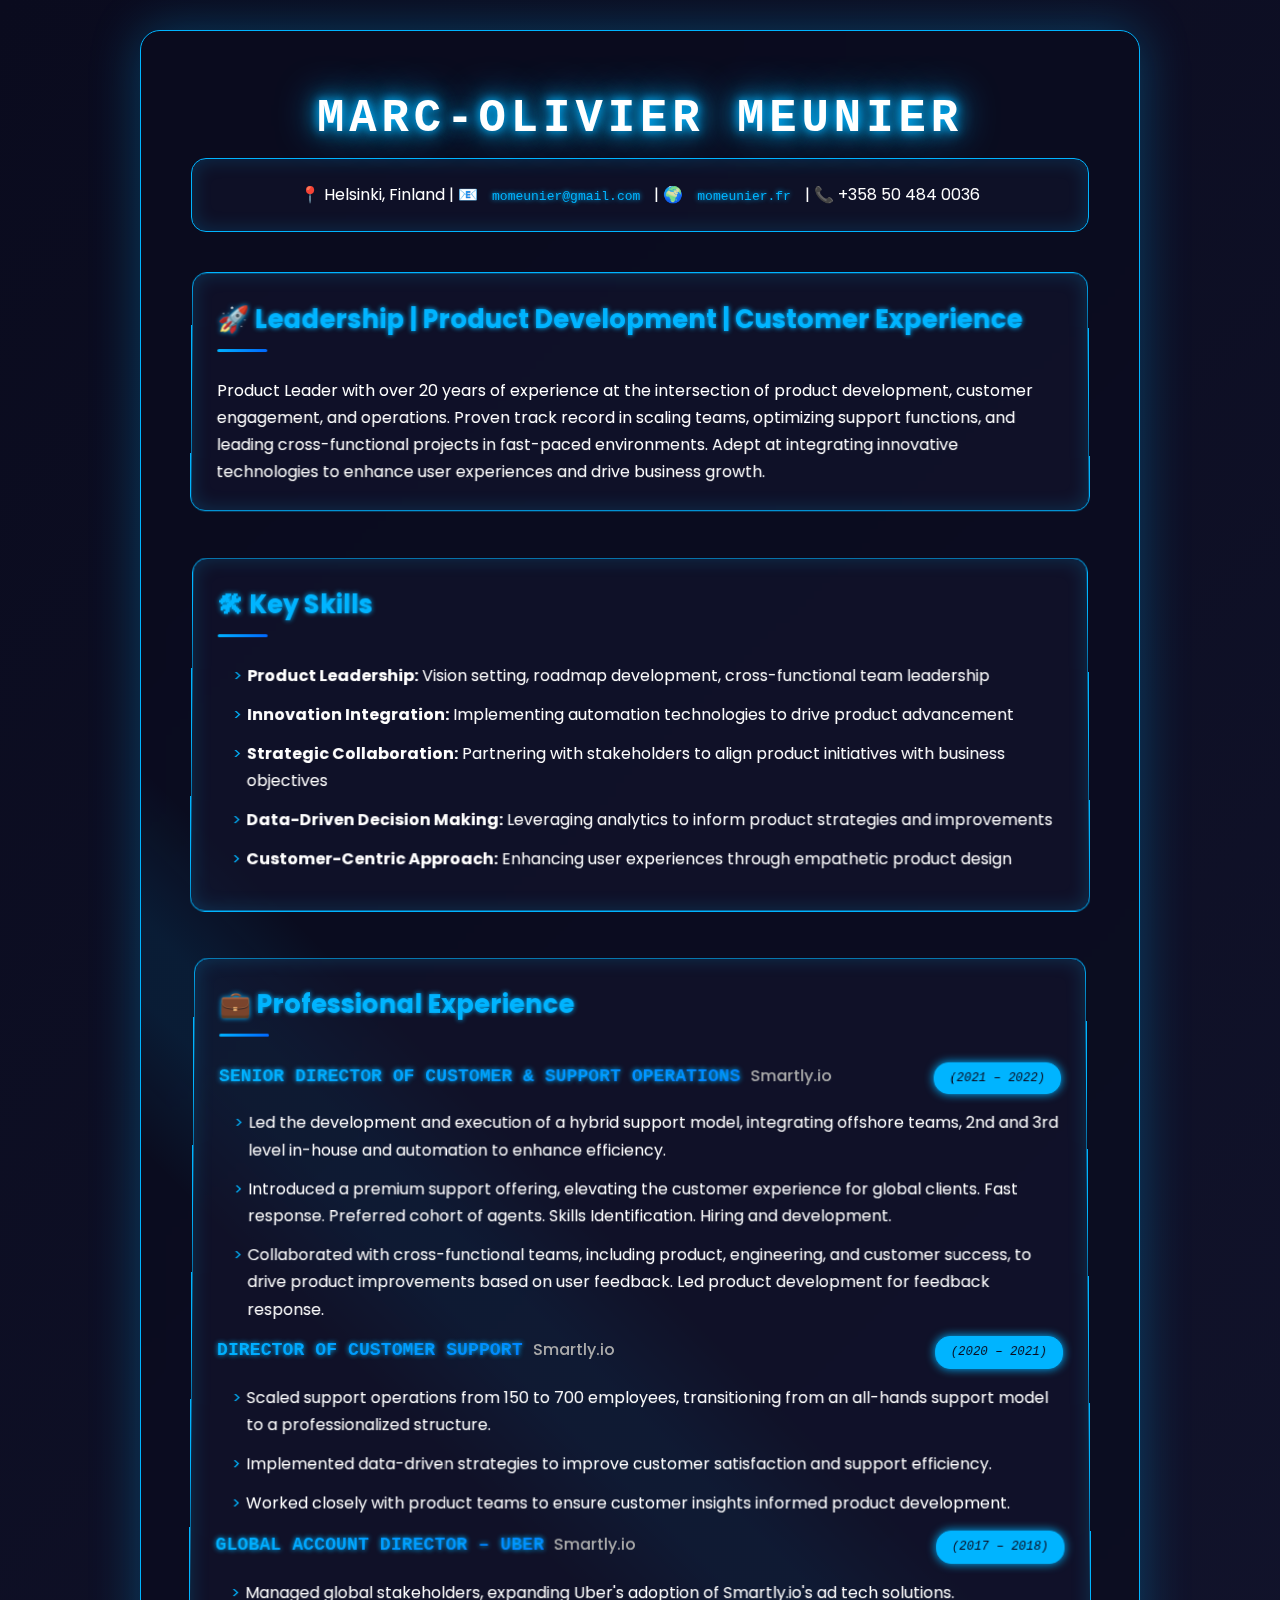
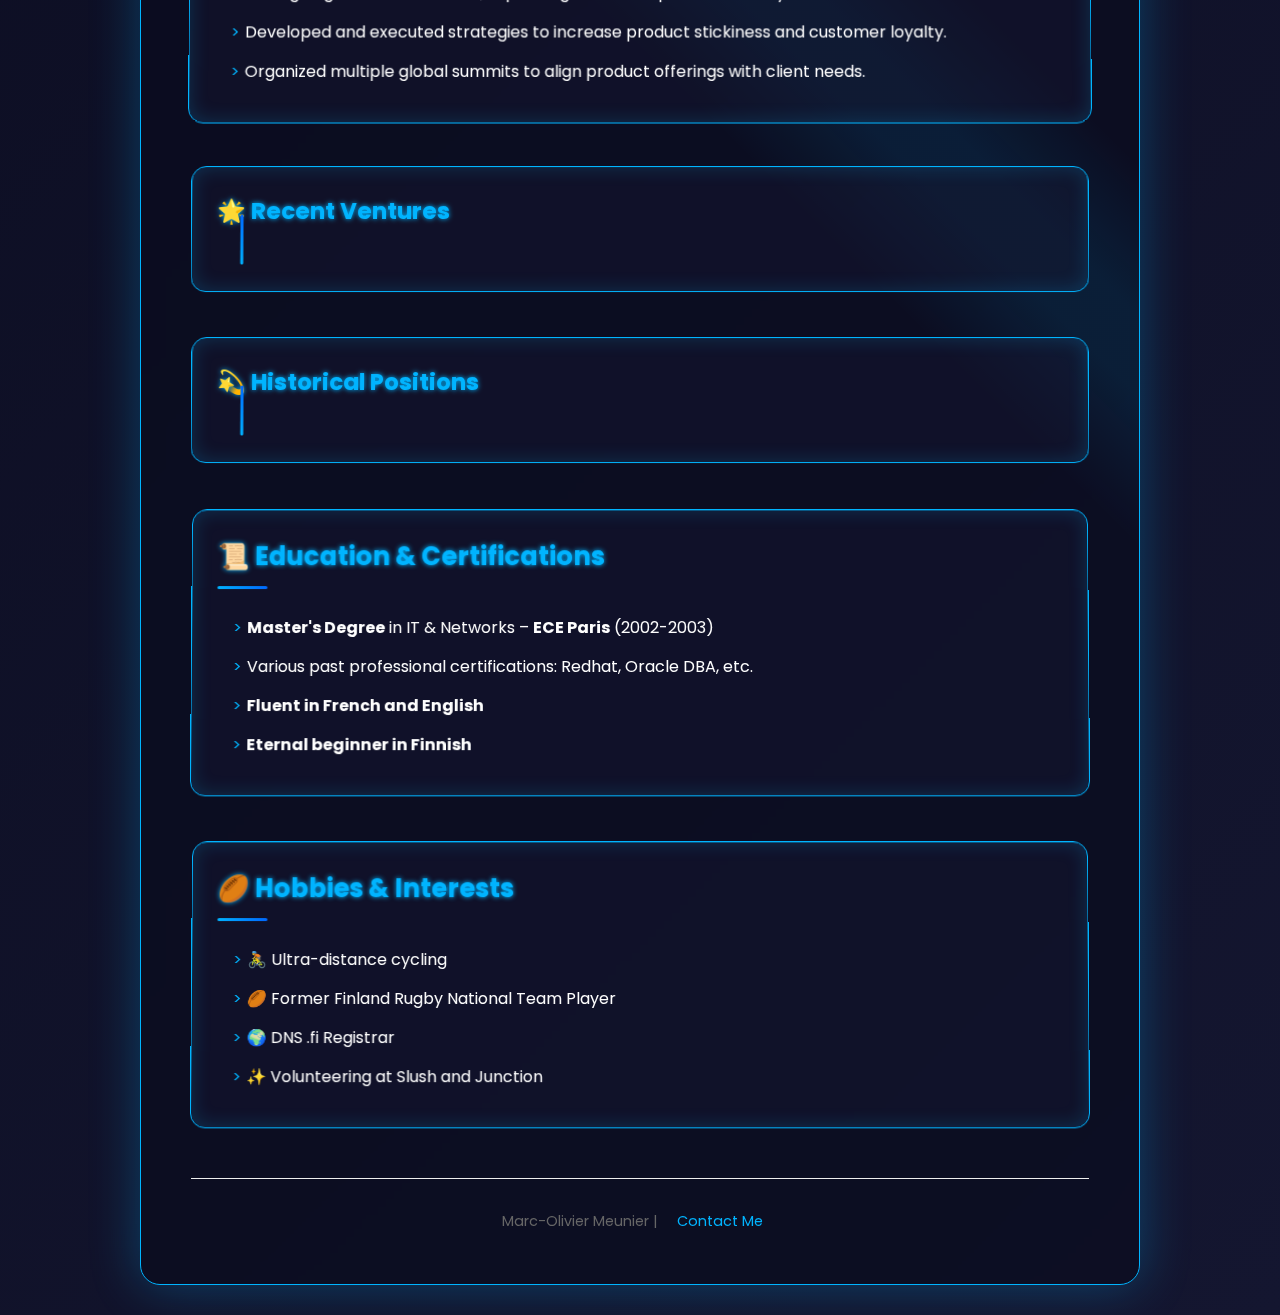
==== commit 133f9576: "Consolidate styles into index.html and remove redundant files" ====
--- a/index.html
+++ b/index.html
@@ -12,7 +12,658 @@
       rel="stylesheet"
       href="https://cdnjs.cloudflare.com/ajax/libs/font-awesome/6.0.0/css/all.min.css"
     />
-    <link rel="stylesheet" href="styles.css" />
+    <style>
+      @import url("https://fonts.googleapis.com/css2?family=Poppins:wght@300;400;600;700&display=swap");
+
+      :root {
+        --primary: #00b4ff; /* Neon blue instead of green */
+        --gradient: linear-gradient(
+          135deg,
+          #00b4ff 0%,
+          #0066ff 100%
+        ); /* Blue gradient */
+        --shadow: rgba(0, 180, 255, 0.3);
+        --bg-dark: #0a0b1e; /* Deep space blue */
+        --bg-light: #141630; /* Lighter space blue */
+        --accent: #00b4ff;
+      }
+
+      * {
+        box-sizing: border-box;
+        margin: 0;
+        padding: 0;
+      }
+
+      body {
+        font-family: "Poppins", sans-serif;
+        line-height: 1.7;
+        background: var(--bg-dark);
+        color: #fff;
+        margin: 0;
+        padding: 30px 20px;
+        min-height: 100vh;
+        background: linear-gradient(
+          135deg,
+          var(--bg-dark) 0%,
+          var(--bg-light) 100%
+        );
+      }
+
+      .container {
+        max-width: 1000px;
+        background: rgba(10, 11, 30, 0.7);
+        backdrop-filter: blur(10px);
+        padding: 50px;
+        margin: 0 auto;
+        border-radius: 20px;
+        box-shadow: 0 0 50px var(--shadow);
+        position: relative;
+        overflow: hidden;
+        border: 1px solid var(--accent);
+      }
+
+      .container::before {
+        content: "";
+        position: absolute;
+        top: 0;
+        left: 0;
+        width: 100%;
+        height: 100%;
+        background: linear-gradient(
+          45deg,
+          transparent 45%,
+          var(--accent) 49%,
+          var(--accent) 51%,
+          transparent 55%
+        );
+        opacity: 0.1;
+        animation: scanline 6s linear infinite;
+      }
+
+      @keyframes scanline {
+        0% {
+          transform: translateY(-100%);
+        }
+        100% {
+          transform: translateY(100%);
+        }
+      }
+
+      h1 {
+        text-transform: uppercase;
+        letter-spacing: 5px;
+        text-shadow: 0 0 10px var(--primary), 0 0 20px var(--primary),
+          0 0 40px var(--primary);
+        font-family: monospace;
+        font-size: 3.5em;
+        text-align: center;
+      }
+
+      .contact {
+        text-align: center;
+        margin-bottom: 40px;
+        line-height: 2;
+        padding: 20px;
+        background: rgba(20, 22, 48, 0.5);
+        border-radius: 15px;
+        border: 1px solid var(--accent);
+        box-shadow: inset 0 0 20px rgba(0, 180, 255, 0.2);
+      }
+
+      .contact a {
+        color: var(--primary);
+        text-decoration: none;
+        padding: 5px 10px;
+        border-radius: 8px;
+        transition: all 0.3s ease;
+        position: relative;
+        font-family: monospace;
+        text-shadow: 0 0 5px var(--primary);
+      }
+
+      .contact a:hover {
+        background: var(--gradient);
+        color: var(--bg-dark);
+        box-shadow: 0 0 10px var(--primary);
+      }
+
+      .section {
+        margin-bottom: 45px;
+        padding: 25px;
+        border-radius: 15px;
+        background: rgba(20, 22, 48, 0.5);
+        box-shadow: inset 0 0 20px rgba(0, 180, 255, 0.2);
+        border: 1px solid var(--accent);
+        transform: perspective(1000px) rotateX(1deg);
+        transition: transform 0.3s ease;
+      }
+
+      .section:hover {
+        transform: perspective(1000px) rotateX(-1deg);
+      }
+
+      .section h2 {
+        color: var(--primary);
+        font-size: 1.6em;
+        margin-bottom: 25px;
+        padding-bottom: 10px;
+        position: relative;
+        text-shadow: 0 0 5px var(--primary);
+      }
+
+      .section h2::after {
+        content: "";
+        position: absolute;
+        bottom: 0;
+        left: 0;
+        width: 50px;
+        height: 3px;
+        background: var(--gradient);
+        border-radius: 2px;
+      }
+
+      .section:hover h2::after {
+        width: 50px;
+      }
+
+      .job-header {
+        display: flex;
+        justify-content: space-between;
+        align-items: baseline;
+        margin-bottom: 15px;
+      }
+
+      .job-title-group {
+        display: flex;
+        align-items: baseline;
+        gap: 10px;
+      }
+
+      .job-title-wrapper {
+        font-family: monospace;
+        color: var(--primary);
+        text-shadow: 0 0 5px var(--primary);
+        position: relative;
+      }
+
+      .company-info {
+        display: flex;
+        align-items: center;
+        gap: 10px;
+      }
+
+      .company-name {
+        font-weight: 500;
+        color: #aaa;
+      }
+
+      .date {
+        font-style: italic;
+        color: #666;
+        font-size: 0.95em;
+        background: var(--accent);
+        padding: 5px 15px;
+        border-radius: 15px;
+        font-family: monospace;
+        border: 1px solid var(--primary);
+        box-shadow: 0 0 10px var(--accent);
+      }
+
+      ul {
+        padding-left: 25px;
+        margin-top: 15px;
+      }
+
+      ul li {
+        margin-bottom: 12px;
+        position: relative;
+        padding-left: 5px;
+      }
+
+      ul li::marker {
+        content: ">";
+        color: var(--primary);
+      }
+
+      .footer {
+        text-align: center;
+        margin-top: 50px;
+        padding-top: 30px;
+        border-top: 1px solid #eee;
+        font-size: 0.9em;
+        color: #666;
+      }
+
+      .footer a {
+        color: var(--primary);
+        text-decoration: none;
+        padding: 5px 15px;
+        border-radius: 20px;
+        transition: all 0.3s ease;
+      }
+
+      .footer a:hover {
+        background: var(--gradient);
+        color: white;
+      }
+
+      @media (max-width: 768px) {
+        body {
+          padding: 15px;
+        }
+        .container {
+          padding: 30px 20px;
+        }
+        h1 {
+          font-size: 2.5em;
+        }
+        .section {
+          padding: 20px;
+        }
+      }
+
+      /* Skill tags styling */
+      .skill-tag {
+        display: inline-block;
+        padding: 5px 12px;
+        background: #f0f4ff;
+        border-radius: 15px;
+        margin: 3px;
+        font-size: 0.9em;
+        color: var(--primary);
+        transition: all 0.3s ease;
+      }
+
+      .skill-tag:hover {
+        background: var(--primary);
+        color: white;
+      }
+
+      /* Fancy hover effects for job titles */
+      .job-title {
+        position: relative;
+        overflow: hidden;
+      }
+
+      .job-title::after {
+        content: "";
+        position: absolute;
+        bottom: 0;
+        left: 0;
+        width: 100%;
+        height: 2px;
+        background: var(--gradient);
+        transform: translateX(-100%);
+        transition: transform 0.3s ease;
+      }
+
+      .job-title:hover::after {
+        transform: translateX(0);
+      }
+
+      /* Make emojis bigger and animated */
+      h2 > span:first-child {
+        font-size: 1.5em;
+        display: inline-block;
+        animation: bounce 2s infinite;
+      }
+
+      @keyframes bounce {
+        0%,
+        100% {
+          transform: translateY(0);
+        }
+        50% {
+          transform: translateY(-10px);
+        }
+      }
+
+      /* Fun list style */
+      ul li::marker {
+        content: ">";
+        color: var(--primary);
+      }
+
+      /* Job titles with gradient text */
+      .job-title-wrapper {
+        background: var(--gradient);
+        -webkit-background-clip: text;
+        background-clip: text;
+        color: transparent;
+        font-size: 1.4em;
+        font-weight: 800;
+        text-transform: uppercase;
+      }
+
+      /* Add some fun to dates */
+      .date {
+        background: var(--accent);
+        color: var(--bg-dark);
+        font-family: monospace;
+        border: 1px solid var(--primary);
+        box-shadow: 0 0 10px var(--accent);
+      }
+
+      /* Make the print button fun */
+      button {
+        background: var(--bg-dark);
+        color: var(--primary);
+        border: 1px solid var(--primary);
+        text-transform: uppercase;
+        font-family: monospace;
+        letter-spacing: 2px;
+        box-shadow: 0 0 10px var(--primary);
+        padding: 10px 20px;
+        border-radius: 50px;
+        font-size: 1.1em;
+        cursor: pointer;
+        transform: rotate(-2deg);
+        margin: 20px 0;
+        transition: all 0.3s ease;
+      }
+
+      button:hover {
+        background: var(--primary);
+        color: var(--bg-dark);
+        box-shadow: 0 0 20px var(--primary);
+      }
+
+      /* Keep print styles professional */
+      @media print {
+        body {
+          padding: 0;
+          background: white !important;
+          color: black;
+          font-size: 8pt;
+          line-height: 1.2;
+        }
+
+        .container {
+          box-shadow: none;
+          padding: 0;
+          margin: 0;
+          max-width: 100%;
+          background: white;
+          border: none;
+          backdrop-filter: none;
+        }
+
+        .container::before {
+          display: none;
+        }
+
+        h1 {
+          font-size: 16pt;
+          margin-bottom: 6pt;
+          color: black;
+          -webkit-text-fill-color: black;
+          text-shadow: none;
+          letter-spacing: normal;
+          font-family: "Poppins", sans-serif;
+        }
+
+        .section {
+          margin-bottom: 12pt;
+          padding: 0;
+          break-inside: avoid;
+          page-break-inside: avoid;
+          background: white;
+          box-shadow: none;
+          transform: none !important;
+          border: none;
+        }
+
+        .job-title-wrapper {
+          color: #4285f4 !important; /* Google Blue */
+          text-shadow: none;
+          font-family: "Poppins", sans-serif;
+          font-size: 9pt;
+          font-weight: bold;
+          background: none;
+          -webkit-background-clip: initial;
+          -webkit-text-fill-color: initial;
+          text-transform: none;
+        }
+
+        .company-name {
+          color: #5f6368; /* Google Gray */
+        }
+
+        .date {
+          background: none;
+          color: #5f6368; /* Google Gray */
+          border: none;
+          box-shadow: none;
+          font-family: "Poppins", sans-serif;
+          padding: 0;
+        }
+
+        .historical-entry {
+          color: #202124; /* Google Dark Gray */
+          margin-bottom: 8pt;
+        }
+
+        .summary-intro {
+          color: #5f6368; /* Google Gray */
+          margin-bottom: 8pt;
+          margin-top: 3pt;
+        }
+
+        .section {
+          margin-bottom: 20pt; /* Increased spacing between sections */
+        }
+
+        .recent,
+        .historical {
+          margin-top: 25pt; /* Add space before collapsible sections */
+        }
+
+        /* Remove any remaining green text */
+        * {
+          color: #202124; /* Default text color */
+        }
+
+        h1,
+        h2,
+        .job-title-wrapper {
+          color: #4285f4 !important; /* Google Blue */
+        }
+
+        .company-name,
+        .date,
+        .summary-intro {
+          color: #5f6368 !important; /* Google Gray */
+        }
+
+        /* Ensure collapsed sections are visible in print */
+        .collapsible-content.collapsed {
+          max-height: none;
+          overflow: visible;
+        }
+
+        /* Hide collapse indicators in print */
+        .collapsible-header::after {
+          display: none;
+        }
+
+        /* Remove all decorative effects */
+        * {
+          text-shadow: none !important;
+          box-shadow: none !important;
+          transform: none !important;
+          transition: none !important;
+          animation: none !important;
+        }
+
+        /* Adjust margins and spacing */
+        @page {
+          margin: 1.2cm;
+          size: A4;
+        }
+
+        /* Hide screen-only elements */
+        button {
+          display: none;
+        }
+
+        h2 {
+          color: #4285f4 !important; /* Google Blue */
+          font-size: 10pt;
+          margin-bottom: 6pt;
+        }
+
+        .contact {
+          margin: 6pt 0 10pt 0;
+          line-height: 1.2;
+          font-size: 7.5pt;
+        }
+
+        .job-header {
+          margin-bottom: 4pt;
+        }
+
+        ul {
+          margin-top: 4pt;
+          padding-left: 12pt;
+        }
+
+        li {
+          margin-bottom: 3pt;
+          line-height: 1.2;
+        }
+
+        .historical-entry {
+          margin-bottom: 8pt;
+          padding-left: 12pt;
+        }
+
+        .summary-intro {
+          margin-bottom: 8pt;
+          margin-top: 3pt;
+        }
+
+        .recent,
+        .historical {
+          margin-top: 12pt;
+        }
+
+        .job-header + ul {
+          margin-top: 2pt;
+          margin-bottom: 8pt;
+        }
+      }
+
+      /* Simplify h2 styling */
+      h2 {
+        position: relative;
+        color: var(--primary);
+        text-shadow: 0 0 5px var(--primary);
+      }
+
+      /* Remove the glitch animation */
+      @keyframes glitch {
+        0% {
+          transform: translate(0);
+        }
+        20% {
+          transform: translate(-2px, 2px);
+        }
+        40% {
+          transform: translate(-2px, -2px);
+        }
+        60% {
+          transform: translate(2px, 2px);
+        }
+        80% {
+          transform: translate(2px, -2px);
+        }
+        100% {
+          transform: translate(0);
+        }
+      }
+
+      .historical,
+      .recent {
+        font-size: 0.9em;
+      }
+
+      .summary-intro {
+        color: var(--accent);
+        font-style: italic;
+        margin-bottom: 20px;
+        font-size: 0.95em;
+      }
+
+      .historical .job-header,
+      .recent .job-header {
+        margin-bottom: 8px;
+      }
+
+      .historical-entry {
+        color: #aaa;
+        margin-bottom: 20px;
+        padding-left: 20px;
+        font-size: 0.95em;
+      }
+
+      /* Print-specific adjustments */
+      @media print {
+        .historical,
+        .recent {
+          font-size: 8pt;
+        }
+
+        .historical-entry {
+          color: #666;
+          margin-bottom: 8pt;
+        }
+
+        .summary-intro {
+          color: #444;
+          margin-bottom: 8pt;
+        }
+      }
+
+      /* Add these styles */
+      .collapsible-header {
+        cursor: pointer;
+        display: flex;
+        align-items: center;
+        gap: 10px;
+      }
+
+      .collapsible-header::after {
+        content: "▼";
+        color: var(--primary);
+        font-size: 0.8em;
+        transition: transform 0.3s ease;
+      }
+
+      .collapsible-header.collapsed::after {
+        transform: rotate(-90deg);
+      }
+
+      .collapsible-content {
+        overflow: hidden;
+        max-height: 1000px;
+        transition: max-height 0.3s ease-in-out;
+      }
+
+      .collapsible-content.collapsed {
+        max-height: 0;
+      }
+
+      /* Adjust print styles */
+      @media print {
+        .collapsible-content {
+          max-height: none !important;
+        }
+
+        .collapsible-header::after {
+          display: none;
+        }
+      }
+    </style>
   </head>
   <body>
     <div class="container">
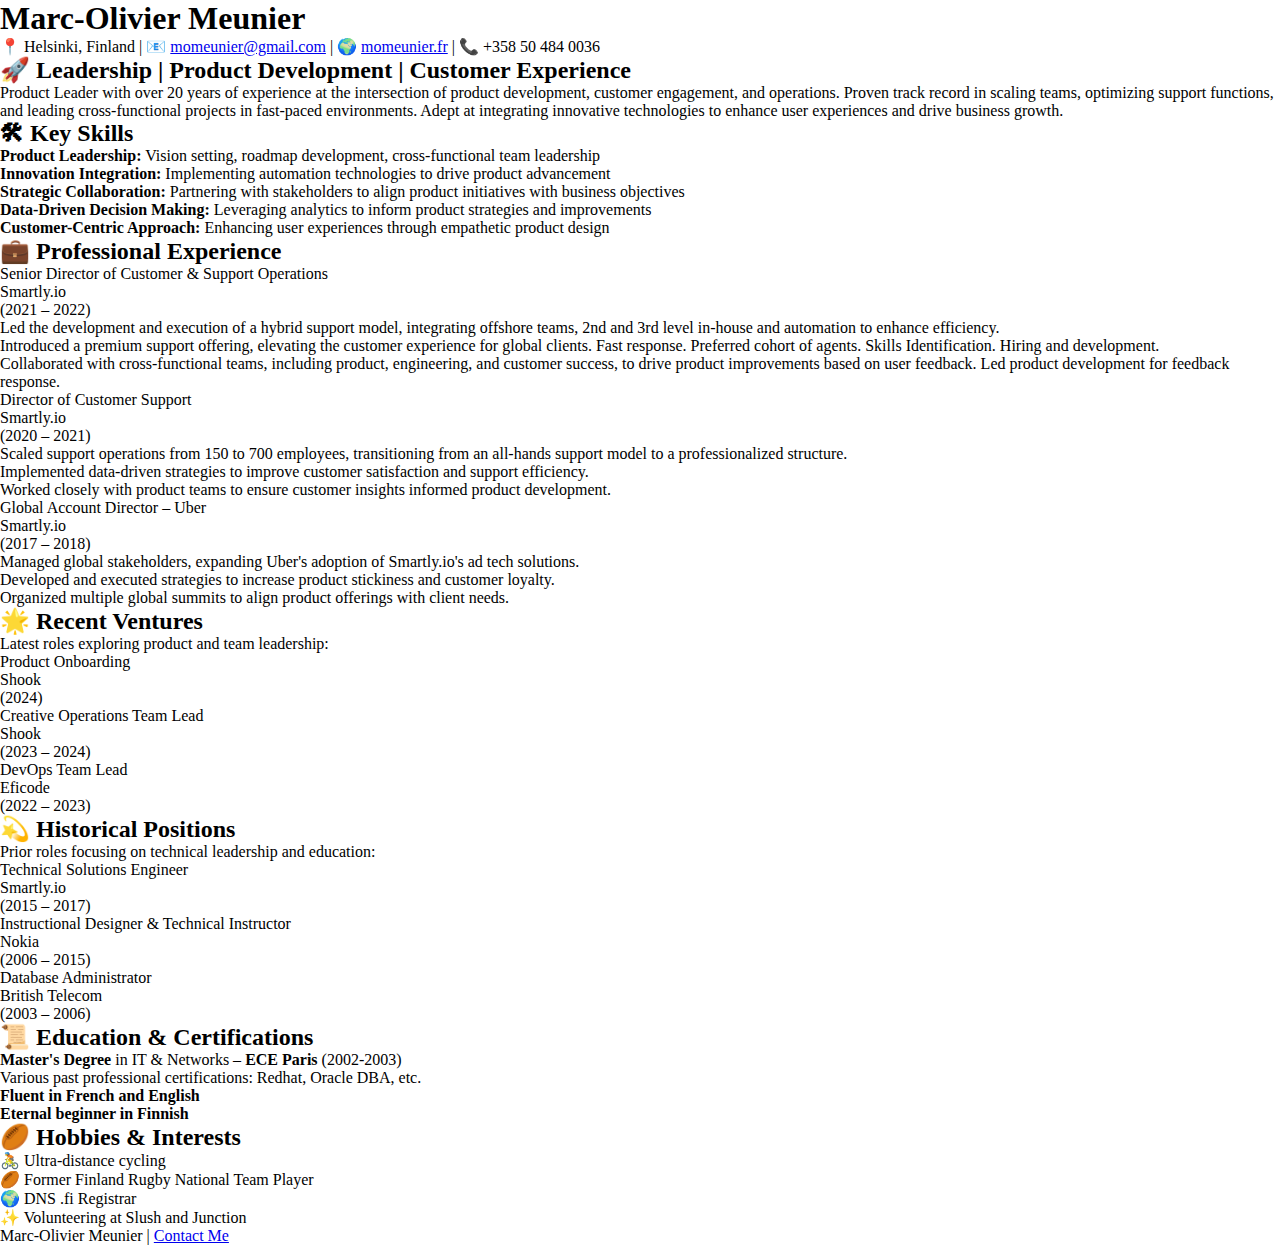
==== commit 0737e11e: "Extract CSS into separate style.css file" ====
--- a/index.html
+++ b/index.html
@@ -12,658 +12,7 @@
       rel="stylesheet"
       href="https://cdnjs.cloudflare.com/ajax/libs/font-awesome/6.0.0/css/all.min.css"
     />
-    <style>
-      @import url("https://fonts.googleapis.com/css2?family=Poppins:wght@300;400;600;700&display=swap");
-
-      :root {
-        --primary: #00b4ff; /* Neon blue instead of green */
-        --gradient: linear-gradient(
-          135deg,
-          #00b4ff 0%,
-          #0066ff 100%
-        ); /* Blue gradient */
-        --shadow: rgba(0, 180, 255, 0.3);
-        --bg-dark: #0a0b1e; /* Deep space blue */
-        --bg-light: #141630; /* Lighter space blue */
-        --accent: #00b4ff;
-      }
-
-      * {
-        box-sizing: border-box;
-        margin: 0;
-        padding: 0;
-      }
-
-      body {
-        font-family: "Poppins", sans-serif;
-        line-height: 1.7;
-        background: var(--bg-dark);
-        color: #fff;
-        margin: 0;
-        padding: 30px 20px;
-        min-height: 100vh;
-        background: linear-gradient(
-          135deg,
-          var(--bg-dark) 0%,
-          var(--bg-light) 100%
-        );
-      }
-
-      .container {
-        max-width: 1000px;
-        background: rgba(10, 11, 30, 0.7);
-        backdrop-filter: blur(10px);
-        padding: 50px;
-        margin: 0 auto;
-        border-radius: 20px;
-        box-shadow: 0 0 50px var(--shadow);
-        position: relative;
-        overflow: hidden;
-        border: 1px solid var(--accent);
-      }
-
-      .container::before {
-        content: "";
-        position: absolute;
-        top: 0;
-        left: 0;
-        width: 100%;
-        height: 100%;
-        background: linear-gradient(
-          45deg,
-          transparent 45%,
-          var(--accent) 49%,
-          var(--accent) 51%,
-          transparent 55%
-        );
-        opacity: 0.1;
-        animation: scanline 6s linear infinite;
-      }
-
-      @keyframes scanline {
-        0% {
-          transform: translateY(-100%);
-        }
-        100% {
-          transform: translateY(100%);
-        }
-      }
-
-      h1 {
-        text-transform: uppercase;
-        letter-spacing: 5px;
-        text-shadow: 0 0 10px var(--primary), 0 0 20px var(--primary),
-          0 0 40px var(--primary);
-        font-family: monospace;
-        font-size: 3.5em;
-        text-align: center;
-      }
-
-      .contact {
-        text-align: center;
-        margin-bottom: 40px;
-        line-height: 2;
-        padding: 20px;
-        background: rgba(20, 22, 48, 0.5);
-        border-radius: 15px;
-        border: 1px solid var(--accent);
-        box-shadow: inset 0 0 20px rgba(0, 180, 255, 0.2);
-      }
-
-      .contact a {
-        color: var(--primary);
-        text-decoration: none;
-        padding: 5px 10px;
-        border-radius: 8px;
-        transition: all 0.3s ease;
-        position: relative;
-        font-family: monospace;
-        text-shadow: 0 0 5px var(--primary);
-      }
-
-      .contact a:hover {
-        background: var(--gradient);
-        color: var(--bg-dark);
-        box-shadow: 0 0 10px var(--primary);
-      }
-
-      .section {
-        margin-bottom: 45px;
-        padding: 25px;
-        border-radius: 15px;
-        background: rgba(20, 22, 48, 0.5);
-        box-shadow: inset 0 0 20px rgba(0, 180, 255, 0.2);
-        border: 1px solid var(--accent);
-        transform: perspective(1000px) rotateX(1deg);
-        transition: transform 0.3s ease;
-      }
-
-      .section:hover {
-        transform: perspective(1000px) rotateX(-1deg);
-      }
-
-      .section h2 {
-        color: var(--primary);
-        font-size: 1.6em;
-        margin-bottom: 25px;
-        padding-bottom: 10px;
-        position: relative;
-        text-shadow: 0 0 5px var(--primary);
-      }
-
-      .section h2::after {
-        content: "";
-        position: absolute;
-        bottom: 0;
-        left: 0;
-        width: 50px;
-        height: 3px;
-        background: var(--gradient);
-        border-radius: 2px;
-      }
-
-      .section:hover h2::after {
-        width: 50px;
-      }
-
-      .job-header {
-        display: flex;
-        justify-content: space-between;
-        align-items: baseline;
-        margin-bottom: 15px;
-      }
-
-      .job-title-group {
-        display: flex;
-        align-items: baseline;
-        gap: 10px;
-      }
-
-      .job-title-wrapper {
-        font-family: monospace;
-        color: var(--primary);
-        text-shadow: 0 0 5px var(--primary);
-        position: relative;
-      }
-
-      .company-info {
-        display: flex;
-        align-items: center;
-        gap: 10px;
-      }
-
-      .company-name {
-        font-weight: 500;
-        color: #aaa;
-      }
-
-      .date {
-        font-style: italic;
-        color: #666;
-        font-size: 0.95em;
-        background: var(--accent);
-        padding: 5px 15px;
-        border-radius: 15px;
-        font-family: monospace;
-        border: 1px solid var(--primary);
-        box-shadow: 0 0 10px var(--accent);
-      }
-
-      ul {
-        padding-left: 25px;
-        margin-top: 15px;
-      }
-
-      ul li {
-        margin-bottom: 12px;
-        position: relative;
-        padding-left: 5px;
-      }
-
-      ul li::marker {
-        content: ">";
-        color: var(--primary);
-      }
-
-      .footer {
-        text-align: center;
-        margin-top: 50px;
-        padding-top: 30px;
-        border-top: 1px solid #eee;
-        font-size: 0.9em;
-        color: #666;
-      }
-
-      .footer a {
-        color: var(--primary);
-        text-decoration: none;
-        padding: 5px 15px;
-        border-radius: 20px;
-        transition: all 0.3s ease;
-      }
-
-      .footer a:hover {
-        background: var(--gradient);
-        color: white;
-      }
-
-      @media (max-width: 768px) {
-        body {
-          padding: 15px;
-        }
-        .container {
-          padding: 30px 20px;
-        }
-        h1 {
-          font-size: 2.5em;
-        }
-        .section {
-          padding: 20px;
-        }
-      }
-
-      /* Skill tags styling */
-      .skill-tag {
-        display: inline-block;
-        padding: 5px 12px;
-        background: #f0f4ff;
-        border-radius: 15px;
-        margin: 3px;
-        font-size: 0.9em;
-        color: var(--primary);
-        transition: all 0.3s ease;
-      }
-
-      .skill-tag:hover {
-        background: var(--primary);
-        color: white;
-      }
-
-      /* Fancy hover effects for job titles */
-      .job-title {
-        position: relative;
-        overflow: hidden;
-      }
-
-      .job-title::after {
-        content: "";
-        position: absolute;
-        bottom: 0;
-        left: 0;
-        width: 100%;
-        height: 2px;
-        background: var(--gradient);
-        transform: translateX(-100%);
-        transition: transform 0.3s ease;
-      }
-
-      .job-title:hover::after {
-        transform: translateX(0);
-      }
-
-      /* Make emojis bigger and animated */
-      h2 > span:first-child {
-        font-size: 1.5em;
-        display: inline-block;
-        animation: bounce 2s infinite;
-      }
-
-      @keyframes bounce {
-        0%,
-        100% {
-          transform: translateY(0);
-        }
-        50% {
-          transform: translateY(-10px);
-        }
-      }
-
-      /* Fun list style */
-      ul li::marker {
-        content: ">";
-        color: var(--primary);
-      }
-
-      /* Job titles with gradient text */
-      .job-title-wrapper {
-        background: var(--gradient);
-        -webkit-background-clip: text;
-        background-clip: text;
-        color: transparent;
-        font-size: 1.4em;
-        font-weight: 800;
-        text-transform: uppercase;
-      }
-
-      /* Add some fun to dates */
-      .date {
-        background: var(--accent);
-        color: var(--bg-dark);
-        font-family: monospace;
-        border: 1px solid var(--primary);
-        box-shadow: 0 0 10px var(--accent);
-      }
-
-      /* Make the print button fun */
-      button {
-        background: var(--bg-dark);
-        color: var(--primary);
-        border: 1px solid var(--primary);
-        text-transform: uppercase;
-        font-family: monospace;
-        letter-spacing: 2px;
-        box-shadow: 0 0 10px var(--primary);
-        padding: 10px 20px;
-        border-radius: 50px;
-        font-size: 1.1em;
-        cursor: pointer;
-        transform: rotate(-2deg);
-        margin: 20px 0;
-        transition: all 0.3s ease;
-      }
-
-      button:hover {
-        background: var(--primary);
-        color: var(--bg-dark);
-        box-shadow: 0 0 20px var(--primary);
-      }
-
-      /* Keep print styles professional */
-      @media print {
-        body {
-          padding: 0;
-          background: white !important;
-          color: black;
-          font-size: 8pt;
-          line-height: 1.2;
-        }
-
-        .container {
-          box-shadow: none;
-          padding: 0;
-          margin: 0;
-          max-width: 100%;
-          background: white;
-          border: none;
-          backdrop-filter: none;
-        }
-
-        .container::before {
-          display: none;
-        }
-
-        h1 {
-          font-size: 16pt;
-          margin-bottom: 6pt;
-          color: black;
-          -webkit-text-fill-color: black;
-          text-shadow: none;
-          letter-spacing: normal;
-          font-family: "Poppins", sans-serif;
-        }
-
-        .section {
-          margin-bottom: 12pt;
-          padding: 0;
-          break-inside: avoid;
-          page-break-inside: avoid;
-          background: white;
-          box-shadow: none;
-          transform: none !important;
-          border: none;
-        }
-
-        .job-title-wrapper {
-          color: #4285f4 !important; /* Google Blue */
-          text-shadow: none;
-          font-family: "Poppins", sans-serif;
-          font-size: 9pt;
-          font-weight: bold;
-          background: none;
-          -webkit-background-clip: initial;
-          -webkit-text-fill-color: initial;
-          text-transform: none;
-        }
-
-        .company-name {
-          color: #5f6368; /* Google Gray */
-        }
-
-        .date {
-          background: none;
-          color: #5f6368; /* Google Gray */
-          border: none;
-          box-shadow: none;
-          font-family: "Poppins", sans-serif;
-          padding: 0;
-        }
-
-        .historical-entry {
-          color: #202124; /* Google Dark Gray */
-          margin-bottom: 8pt;
-        }
-
-        .summary-intro {
-          color: #5f6368; /* Google Gray */
-          margin-bottom: 8pt;
-          margin-top: 3pt;
-        }
-
-        .section {
-          margin-bottom: 20pt; /* Increased spacing between sections */
-        }
-
-        .recent,
-        .historical {
-          margin-top: 25pt; /* Add space before collapsible sections */
-        }
-
-        /* Remove any remaining green text */
-        * {
-          color: #202124; /* Default text color */
-        }
-
-        h1,
-        h2,
-        .job-title-wrapper {
-          color: #4285f4 !important; /* Google Blue */
-        }
-
-        .company-name,
-        .date,
-        .summary-intro {
-          color: #5f6368 !important; /* Google Gray */
-        }
-
-        /* Ensure collapsed sections are visible in print */
-        .collapsible-content.collapsed {
-          max-height: none;
-          overflow: visible;
-        }
-
-        /* Hide collapse indicators in print */
-        .collapsible-header::after {
-          display: none;
-        }
-
-        /* Remove all decorative effects */
-        * {
-          text-shadow: none !important;
-          box-shadow: none !important;
-          transform: none !important;
-          transition: none !important;
-          animation: none !important;
-        }
-
-        /* Adjust margins and spacing */
-        @page {
-          margin: 1.2cm;
-          size: A4;
-        }
-
-        /* Hide screen-only elements */
-        button {
-          display: none;
-        }
-
-        h2 {
-          color: #4285f4 !important; /* Google Blue */
-          font-size: 10pt;
-          margin-bottom: 6pt;
-        }
-
-        .contact {
-          margin: 6pt 0 10pt 0;
-          line-height: 1.2;
-          font-size: 7.5pt;
-        }
-
-        .job-header {
-          margin-bottom: 4pt;
-        }
-
-        ul {
-          margin-top: 4pt;
-          padding-left: 12pt;
-        }
-
-        li {
-          margin-bottom: 3pt;
-          line-height: 1.2;
-        }
-
-        .historical-entry {
-          margin-bottom: 8pt;
-          padding-left: 12pt;
-        }
-
-        .summary-intro {
-          margin-bottom: 8pt;
-          margin-top: 3pt;
-        }
-
-        .recent,
-        .historical {
-          margin-top: 12pt;
-        }
-
-        .job-header + ul {
-          margin-top: 2pt;
-          margin-bottom: 8pt;
-        }
-      }
-
-      /* Simplify h2 styling */
-      h2 {
-        position: relative;
-        color: var(--primary);
-        text-shadow: 0 0 5px var(--primary);
-      }
-
-      /* Remove the glitch animation */
-      @keyframes glitch {
-        0% {
-          transform: translate(0);
-        }
-        20% {
-          transform: translate(-2px, 2px);
-        }
-        40% {
-          transform: translate(-2px, -2px);
-        }
-        60% {
-          transform: translate(2px, 2px);
-        }
-        80% {
-          transform: translate(2px, -2px);
-        }
-        100% {
-          transform: translate(0);
-        }
-      }
-
-      .historical,
-      .recent {
-        font-size: 0.9em;
-      }
-
-      .summary-intro {
-        color: var(--accent);
-        font-style: italic;
-        margin-bottom: 20px;
-        font-size: 0.95em;
-      }
-
-      .historical .job-header,
-      .recent .job-header {
-        margin-bottom: 8px;
-      }
-
-      .historical-entry {
-        color: #aaa;
-        margin-bottom: 20px;
-        padding-left: 20px;
-        font-size: 0.95em;
-      }
-
-      /* Print-specific adjustments */
-      @media print {
-        .historical,
-        .recent {
-          font-size: 8pt;
-        }
-
-        .historical-entry {
-          color: #666;
-          margin-bottom: 8pt;
-        }
-
-        .summary-intro {
-          color: #444;
-          margin-bottom: 8pt;
-        }
-      }
-
-      /* Add these styles */
-      .collapsible-header {
-        cursor: pointer;
-        display: flex;
-        align-items: center;
-        gap: 10px;
-      }
-
-      .collapsible-header::after {
-        content: "▼";
-        color: var(--primary);
-        font-size: 0.8em;
-        transition: transform 0.3s ease;
-      }
-
-      .collapsible-header.collapsed::after {
-        transform: rotate(-90deg);
-      }
-
-      .collapsible-content {
-        overflow: hidden;
-        max-height: 1000px;
-        transition: max-height 0.3s ease-in-out;
-      }
-
-      .collapsible-content.collapsed {
-        max-height: 0;
-      }
-
-      /* Adjust print styles */
-      @media print {
-        .collapsible-content {
-          max-height: none !important;
-        }
-
-        .collapsible-header::after {
-          display: none;
-        }
-      }
-    </style>
+    <link rel="stylesheet" href="style.css" />
   </head>
   <body>
     <div class="container">
--- a/style.css
+++ b/style.css
@@ -0,0 +1,19 @@
+@import url("https://fonts.googleapis.com/css2?family=Poppins:wght@300;400;600;700&display=swap");
+
+:root {
+  --primary: #00b4ff;
+  --gradient: linear-gradient(135deg, #00b4ff 0%, #0066ff 100%);
+  --shadow: rgba(0, 180, 255, 0.3);
+  --bg-dark: #0a0b1e;
+  --bg-light: #141630;
+  --accent: #00b4ff;
+}
+
+/* Copy all CSS from the style tag in index.html, starting from the * selector */
+* {
+  box-sizing: border-box;
+  margin: 0;
+  padding: 0;
+}
+
+/* ... rest of the CSS ... */
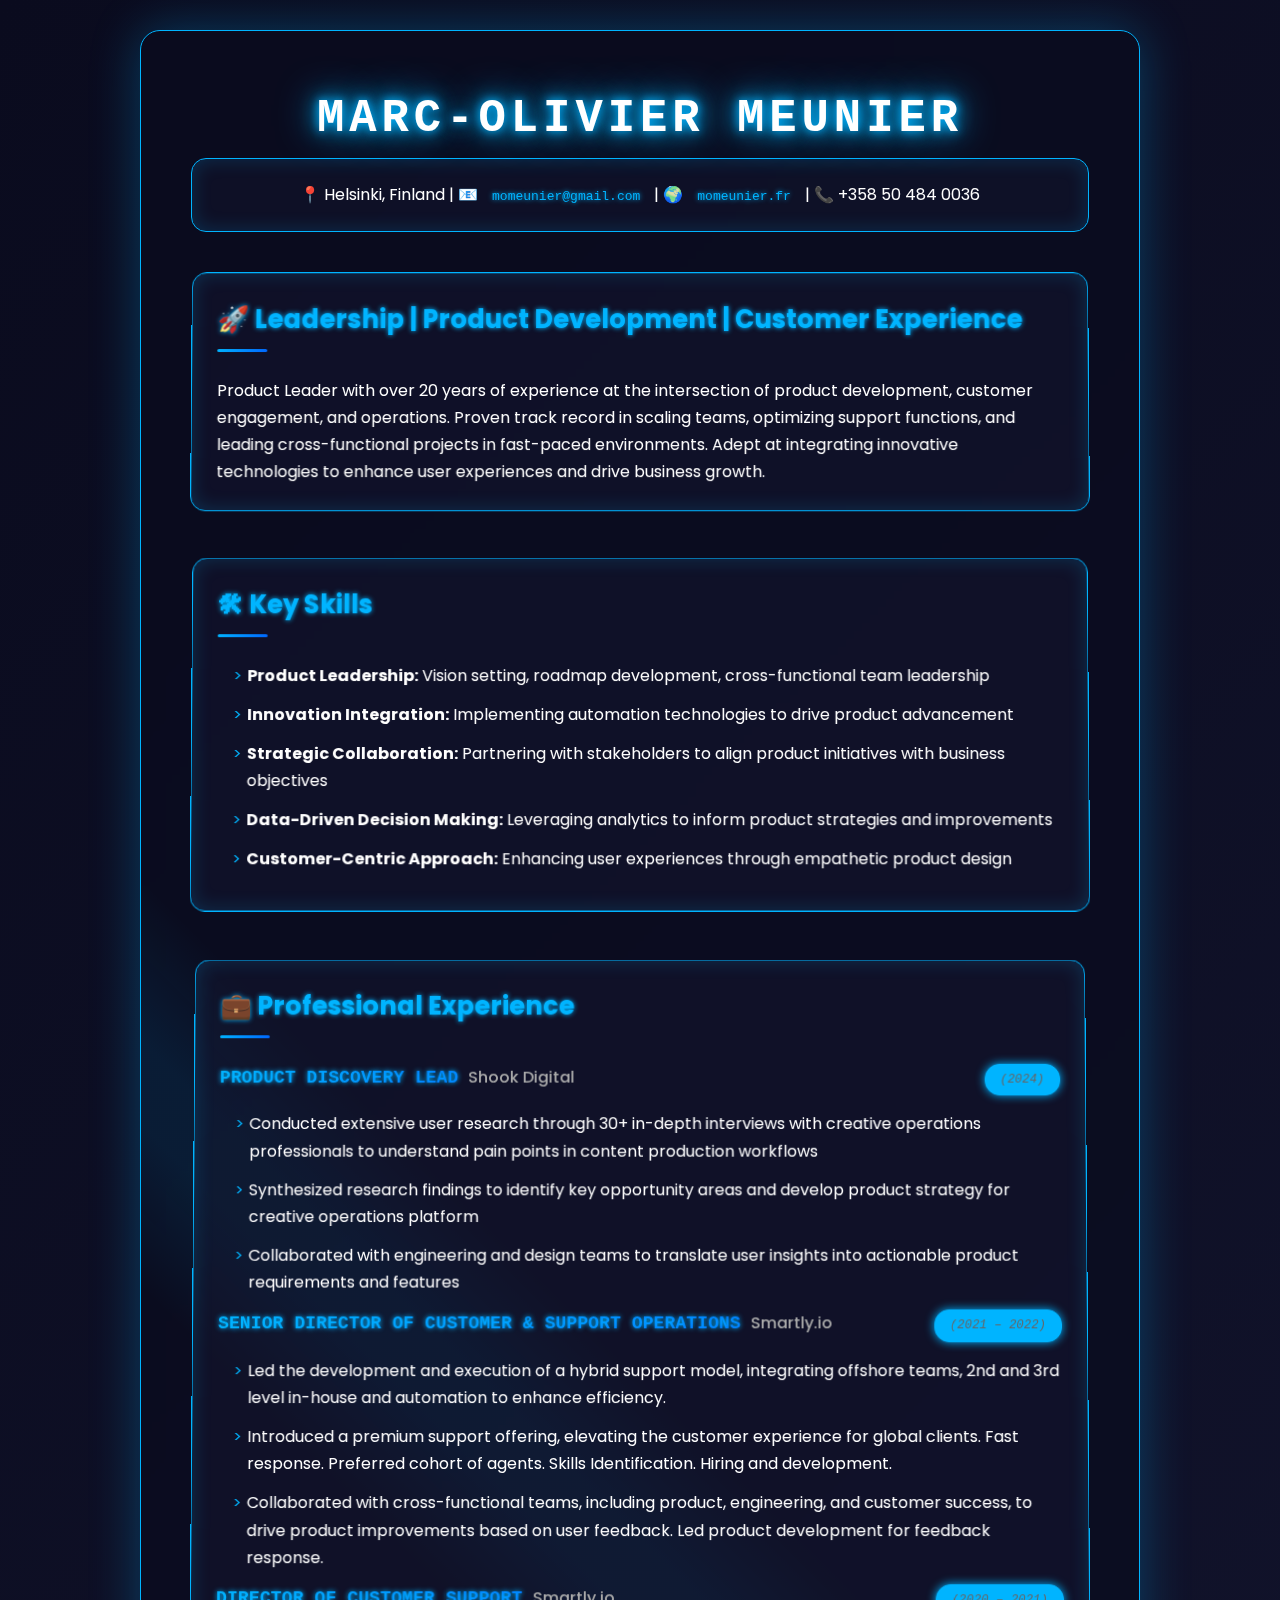
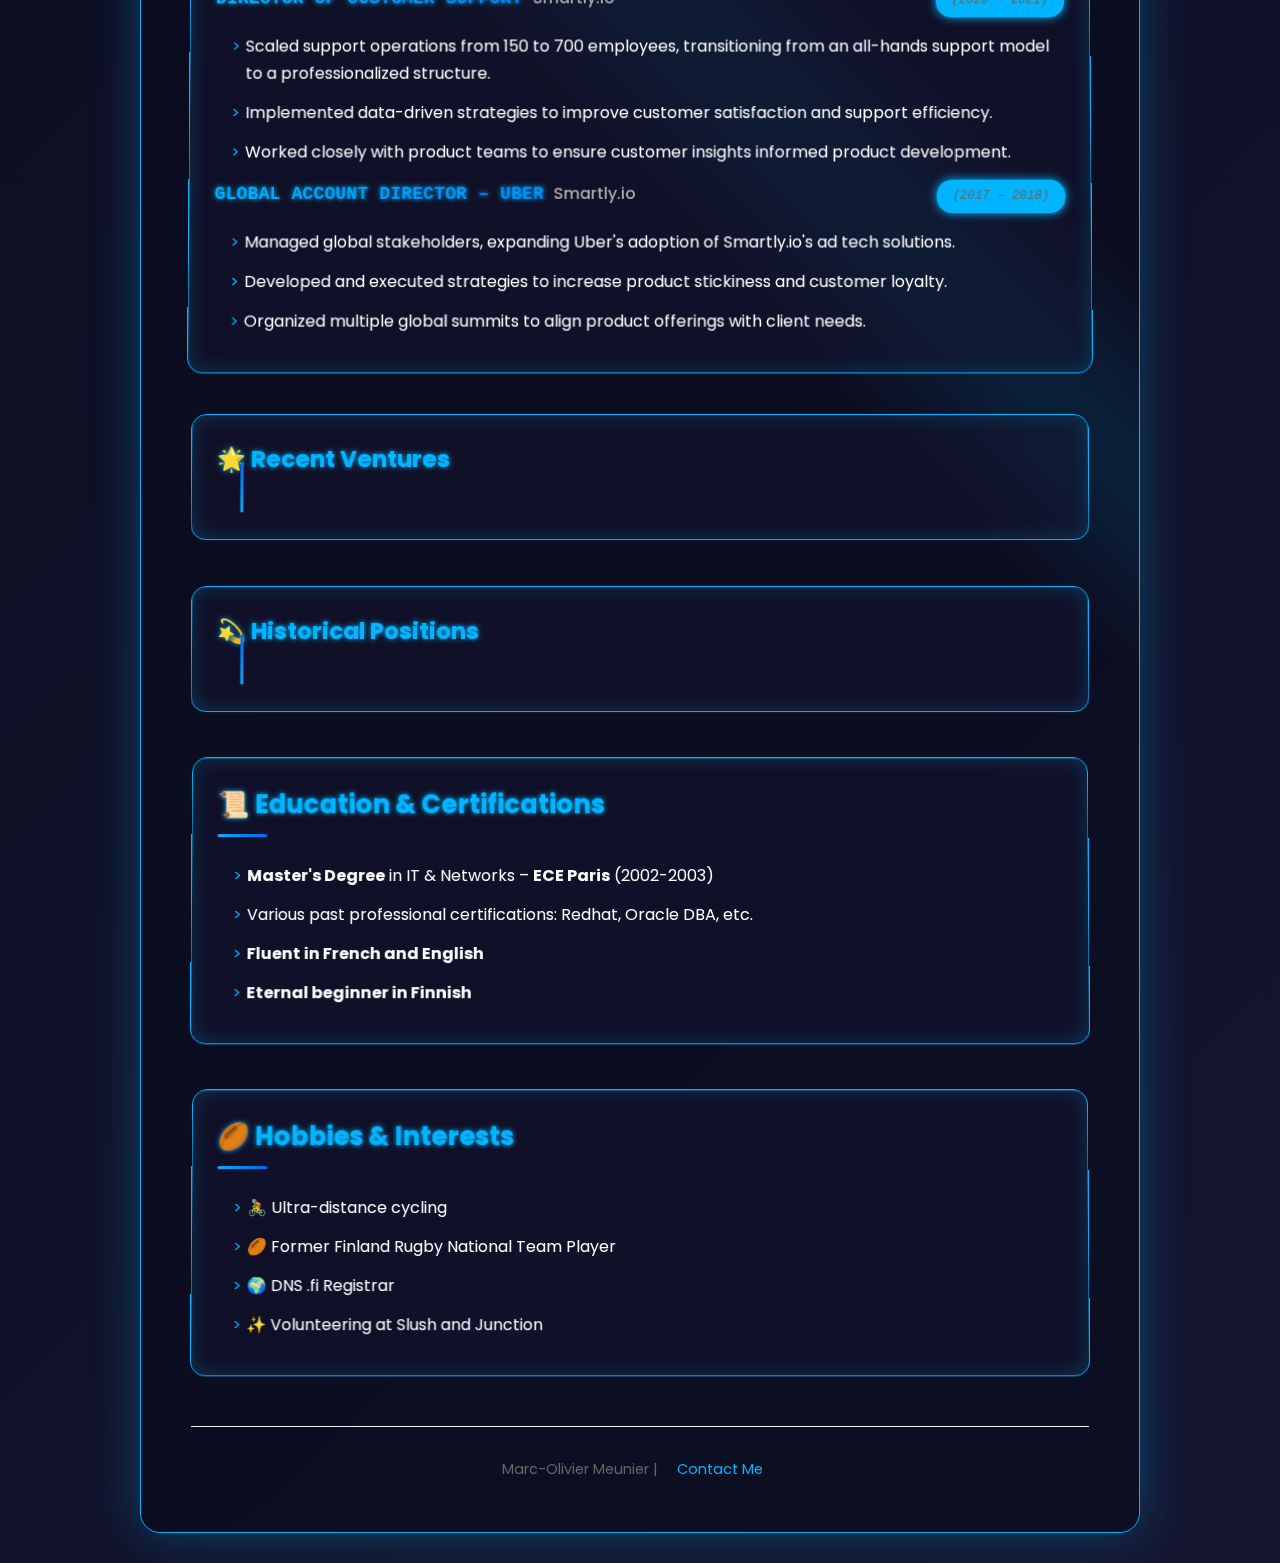
==== commit ffe931f1: "add shook" ====
--- a/index.html
+++ b/index.html
@@ -73,6 +73,29 @@
 
         <div class="job-header">
           <div class="job-title-group">
+            <div class="job-title-wrapper">Product Discovery Lead</div>
+            <div class="company-name">Shook Digital</div>
+          </div>
+          <span class="date">(2024)</span>
+        </div>
+        <ul>
+          <li>
+            Conducted extensive user research through 30+ in-depth interviews
+            with creative operations professionals to understand pain points in
+            content production workflows
+          </li>
+          <li>
+            Synthesized research findings to identify key opportunity areas and
+            develop product strategy for creative operations platform
+          </li>
+          <li>
+            Collaborated with engineering and design teams to translate user
+            insights into actionable product requirements and features
+          </li>
+        </ul>
+
+        <div class="job-header">
+          <div class="job-title-group">
             <div class="job-title-wrapper">
               Senior Director of Customer & Support Operations
             </div>
--- a/style.css
+++ b/style.css
@@ -9,11 +9,575 @@
   --accent: #00b4ff;
 }
 
-/* Copy all CSS from the style tag in index.html, starting from the * selector */
 * {
   box-sizing: border-box;
   margin: 0;
   padding: 0;
 }
 
-/* ... rest of the CSS ... */
+body {
+  font-family: "Poppins", sans-serif;
+  line-height: 1.7;
+  background: var(--bg-dark);
+  color: #fff;
+  margin: 0;
+  padding: 30px 20px;
+  min-height: 100vh;
+  background: linear-gradient(135deg, var(--bg-dark) 0%, var(--bg-light) 100%);
+}
+
+.container {
+  max-width: 1000px;
+  background: rgba(10, 11, 30, 0.7);
+  backdrop-filter: blur(10px);
+  padding: 50px;
+  margin: 0 auto;
+  border-radius: 20px;
+  box-shadow: 0 0 50px var(--shadow);
+  position: relative;
+  overflow: hidden;
+  border: 1px solid var(--accent);
+}
+
+.container::before {
+  content: "";
+  position: absolute;
+  top: 0;
+  left: 0;
+  width: 100%;
+  height: 100%;
+  background: linear-gradient(
+    45deg,
+    transparent 45%,
+    var(--accent) 49%,
+    var(--accent) 51%,
+    transparent 55%
+  );
+  opacity: 0.1;
+  animation: scanline 6s linear infinite;
+}
+
+@keyframes scanline {
+  0% {
+    transform: translateY(-100%);
+  }
+  100% {
+    transform: translateY(100%);
+  }
+}
+
+h1 {
+  text-transform: uppercase;
+  letter-spacing: 5px;
+  text-shadow: 0 0 10px var(--primary), 0 0 20px var(--primary),
+    0 0 40px var(--primary);
+  font-family: monospace;
+  font-size: 3.5em;
+  text-align: center;
+}
+
+.contact {
+  text-align: center;
+  margin-bottom: 40px;
+  line-height: 2;
+  padding: 20px;
+  background: rgba(20, 22, 48, 0.5);
+  border-radius: 15px;
+  border: 1px solid var(--accent);
+  box-shadow: inset 0 0 20px rgba(0, 180, 255, 0.2);
+}
+
+.contact a {
+  color: var(--primary);
+  text-decoration: none;
+  padding: 5px 10px;
+  border-radius: 8px;
+  transition: all 0.3s ease;
+  position: relative;
+  font-family: monospace;
+  text-shadow: 0 0 5px var(--primary);
+}
+
+.contact a:hover {
+  background: var(--gradient);
+  color: var(--bg-dark);
+  box-shadow: 0 0 10px var(--primary);
+}
+
+.section {
+  margin-bottom: 45px;
+  padding: 25px;
+  border-radius: 15px;
+  background: rgba(20, 22, 48, 0.5);
+  box-shadow: inset 0 0 20px rgba(0, 180, 255, 0.2);
+  border: 1px solid var(--accent);
+  transform: perspective(1000px) rotateX(1deg);
+  transition: transform 0.3s ease;
+}
+
+.section:hover {
+  transform: perspective(1000px) rotateX(-1deg);
+}
+
+.section h2 {
+  color: var(--primary);
+  font-size: 1.6em;
+  margin-bottom: 25px;
+  padding-bottom: 10px;
+  position: relative;
+  text-shadow: 0 0 5px var(--primary);
+}
+
+.section h2::after {
+  content: "";
+  position: absolute;
+  bottom: 0;
+  left: 0;
+  width: 50px;
+  height: 3px;
+  background: var(--gradient);
+  border-radius: 2px;
+}
+
+.section:hover h2::after {
+  width: 50px;
+}
+
+.job-header {
+  display: flex;
+  justify-content: space-between;
+  align-items: baseline;
+  margin-bottom: 15px;
+}
+
+.job-title-group {
+  display: flex;
+  align-items: baseline;
+  gap: 10px;
+}
+
+.job-title-wrapper {
+  font-family: monospace;
+  color: var(--primary);
+  text-shadow: 0 0 5px var(--primary);
+  position: relative;
+}
+
+.company-info {
+  display: flex;
+  align-items: center;
+  gap: 10px;
+}
+
+.company-name {
+  font-weight: 500;
+  color: #aaa;
+}
+
+.date {
+  font-style: italic;
+  color: #666;
+  font-size: 0.95em;
+  background: var(--accent);
+  padding: 5px 15px;
+  border-radius: 15px;
+  font-family: monospace;
+  border: 1px solid var(--primary);
+  box-shadow: 0 0 10px var(--accent);
+}
+
+ul {
+  padding-left: 25px;
+  margin-top: 15px;
+}
+
+ul li {
+  margin-bottom: 12px;
+  position: relative;
+  padding-left: 5px;
+}
+
+ul li::marker {
+  content: ">";
+  color: var(--primary);
+}
+
+.footer {
+  text-align: center;
+  margin-top: 50px;
+  padding-top: 30px;
+  border-top: 1px solid #eee;
+  font-size: 0.9em;
+  color: #666;
+}
+
+.footer a {
+  color: var(--primary);
+  text-decoration: none;
+  padding: 5px 15px;
+  border-radius: 20px;
+  transition: all 0.3s ease;
+}
+
+.footer a:hover {
+  background: var(--gradient);
+  color: white;
+}
+
+@media (max-width: 768px) {
+  body {
+    padding: 15px;
+  }
+  .container {
+    padding: 30px 20px;
+  }
+  h1 {
+    font-size: 2.5em;
+  }
+  .section {
+    padding: 20px;
+  }
+}
+
+.skill-tag {
+  display: inline-block;
+  padding: 5px 12px;
+  background: #f0f4ff;
+  border-radius: 15px;
+  margin: 3px;
+  font-size: 0.9em;
+  color: var(--primary);
+  transition: all 0.3s ease;
+}
+
+.skill-tag:hover {
+  background: var(--primary);
+  color: white;
+}
+
+.job-title {
+  position: relative;
+  overflow: hidden;
+}
+
+.job-title::after {
+  content: "";
+  position: absolute;
+  bottom: 0;
+  left: 0;
+  width: 100%;
+  height: 2px;
+  background: var(--gradient);
+  transform: translateX(-100%);
+  transition: transform 0.3s ease;
+}
+
+.job-title:hover::after {
+  transform: translateX(0);
+}
+
+h2 > span:first-child {
+  font-size: 1.5em;
+  display: inline-block;
+  animation: bounce 2s infinite;
+}
+
+@keyframes bounce {
+  0%,
+  100% {
+    transform: translateY(0);
+  }
+  50% {
+    transform: translateY(-10px);
+  }
+}
+
+.job-title-wrapper {
+  background: var(--gradient);
+  -webkit-background-clip: text;
+  background-clip: text;
+  color: transparent;
+  font-size: 1.4em;
+  font-weight: 800;
+  text-transform: uppercase;
+}
+
+button {
+  background: var(--bg-dark);
+  color: var(--primary);
+  border: 1px solid var(--primary);
+  text-transform: uppercase;
+  font-family: monospace;
+  letter-spacing: 2px;
+  box-shadow: 0 0 10px var(--primary);
+  padding: 10px 20px;
+  border-radius: 50px;
+  font-size: 1.1em;
+  cursor: pointer;
+  transform: rotate(-2deg);
+  margin: 20px 0;
+  transition: all 0.3s ease;
+}
+
+button:hover {
+  background: var(--primary);
+  color: var(--bg-dark);
+  box-shadow: 0 0 20px var(--primary);
+}
+
+@media print {
+  body {
+    padding: 0;
+    background: white !important;
+    color: black;
+    font-size: 8pt;
+    line-height: 1.2;
+  }
+
+  .container {
+    box-shadow: none;
+    padding: 0;
+    margin: 0;
+    max-width: 100%;
+    background: white;
+    border: none;
+    backdrop-filter: none;
+  }
+
+  .container::before {
+    display: none;
+  }
+
+  h1 {
+    font-size: 16pt;
+    margin-bottom: 6pt;
+    color: black;
+    -webkit-text-fill-color: black;
+    text-shadow: none;
+    letter-spacing: normal;
+    font-family: "Poppins", sans-serif;
+  }
+
+  .section {
+    margin-bottom: 12pt;
+    padding: 0;
+    break-inside: avoid;
+    page-break-inside: avoid;
+    background: white;
+    box-shadow: none;
+    transform: none !important;
+    border: none;
+  }
+
+  .job-title-wrapper {
+    color: #4285f4 !important;
+    text-shadow: none;
+    font-family: "Poppins", sans-serif;
+    font-size: 9pt;
+    font-weight: bold;
+    background: none;
+    -webkit-background-clip: initial;
+    -webkit-text-fill-color: initial;
+    text-transform: none;
+  }
+
+  .company-name {
+    color: #5f6368;
+  }
+
+  .date {
+    background: none;
+    color: #5f6368;
+    border: none;
+    box-shadow: none;
+    font-family: "Poppins", sans-serif;
+    padding: 0;
+  }
+
+  .historical-entry {
+    color: #202124;
+    margin-bottom: 8pt;
+  }
+
+  .summary-intro {
+    color: #5f6368;
+    margin-bottom: 8pt;
+    margin-top: 3pt;
+  }
+
+  .section {
+    margin-bottom: 20pt;
+  }
+
+  .recent,
+  .historical {
+    margin-top: 25pt;
+  }
+
+  * {
+    color: #202124;
+  }
+
+  h1,
+  h2,
+  .job-title-wrapper {
+    color: #4285f4 !important;
+  }
+
+  .company-name,
+  .date,
+  .summary-intro {
+    color: #5f6368 !important;
+  }
+
+  .collapsible-content.collapsed {
+    max-height: none;
+    overflow: visible;
+  }
+
+  .collapsible-header::after {
+    display: none;
+  }
+
+  * {
+    text-shadow: none !important;
+    box-shadow: none !important;
+    transform: none !important;
+    transition: none !important;
+    animation: none !important;
+  }
+
+  @page {
+    margin: 1.2cm;
+    size: A4;
+  }
+
+  button {
+    display: none;
+  }
+
+  h2 {
+    color: #4285f4 !important;
+    font-size: 10pt;
+    margin-bottom: 6pt;
+  }
+
+  .contact {
+    margin: 6pt 0 10pt 0;
+    line-height: 1.2;
+    font-size: 7.5pt;
+  }
+
+  .job-header {
+    margin-bottom: 4pt;
+  }
+
+  ul {
+    margin-top: 4pt;
+    padding-left: 12pt;
+  }
+
+  li {
+    margin-bottom: 3pt;
+    line-height: 1.2;
+  }
+
+  .historical-entry {
+    margin-bottom: 8pt;
+    padding-left: 12pt;
+  }
+
+  .summary-intro {
+    margin-bottom: 8pt;
+    margin-top: 3pt;
+  }
+
+  .recent,
+  .historical {
+    margin-top: 12pt;
+  }
+
+  .job-header + ul {
+    margin-top: 2pt;
+    margin-bottom: 8pt;
+  }
+}
+
+h2 {
+  position: relative;
+  color: var(--primary);
+  text-shadow: 0 0 5px var(--primary);
+}
+
+@keyframes glitch {
+  0% {
+    transform: translate(0);
+  }
+  20% {
+    transform: translate(-2px, 2px);
+  }
+  40% {
+    transform: translate(-2px, -2px);
+  }
+  60% {
+    transform: translate(2px, 2px);
+  }
+  80% {
+    transform: translate(2px, -2px);
+  }
+  100% {
+    transform: translate(0);
+  }
+}
+
+.historical,
+.recent {
+  font-size: 0.9em;
+}
+
+.summary-intro {
+  color: var(--accent);
+  font-style: italic;
+  margin-bottom: 20px;
+  font-size: 0.95em;
+}
+
+.historical .job-header,
+.recent .job-header {
+  margin-bottom: 8px;
+}
+
+.historical-entry {
+  color: #aaa;
+  margin-bottom: 20px;
+  padding-left: 20px;
+  font-size: 0.95em;
+}
+
+.collapsible-header {
+  cursor: pointer;
+  display: flex;
+  align-items: center;
+  gap: 10px;
+}
+
+.collapsible-header::after {
+  content: "▼";
+  color: var(--primary);
+  font-size: 0.8em;
+  transition: transform 0.3s ease;
+}
+
+.collapsible-header.collapsed::after {
+  transform: rotate(-90deg);
+}
+
+.collapsible-content {
+  overflow: hidden;
+  max-height: 1000px;
+  transition: max-height 0.3s ease-in-out;
+}
+
+.collapsible-content.collapsed {
+  max-height: 0;
+}
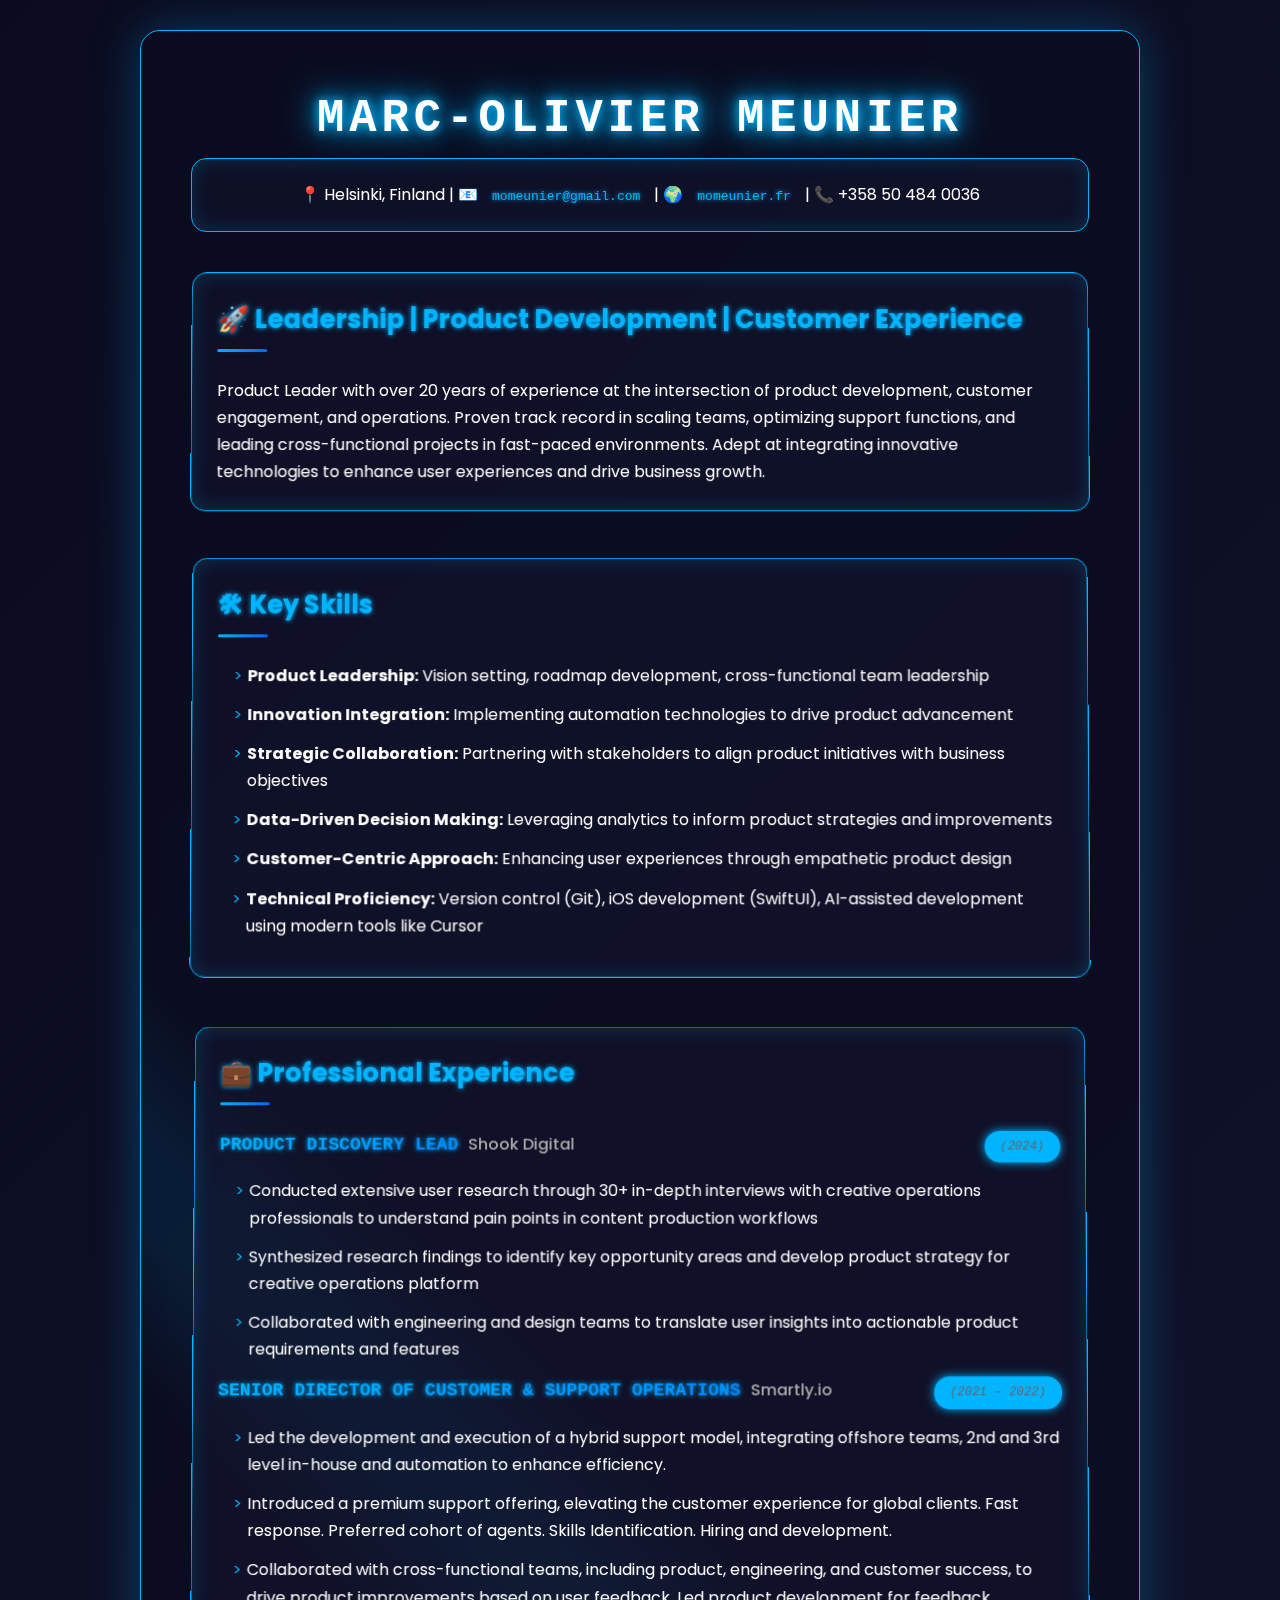
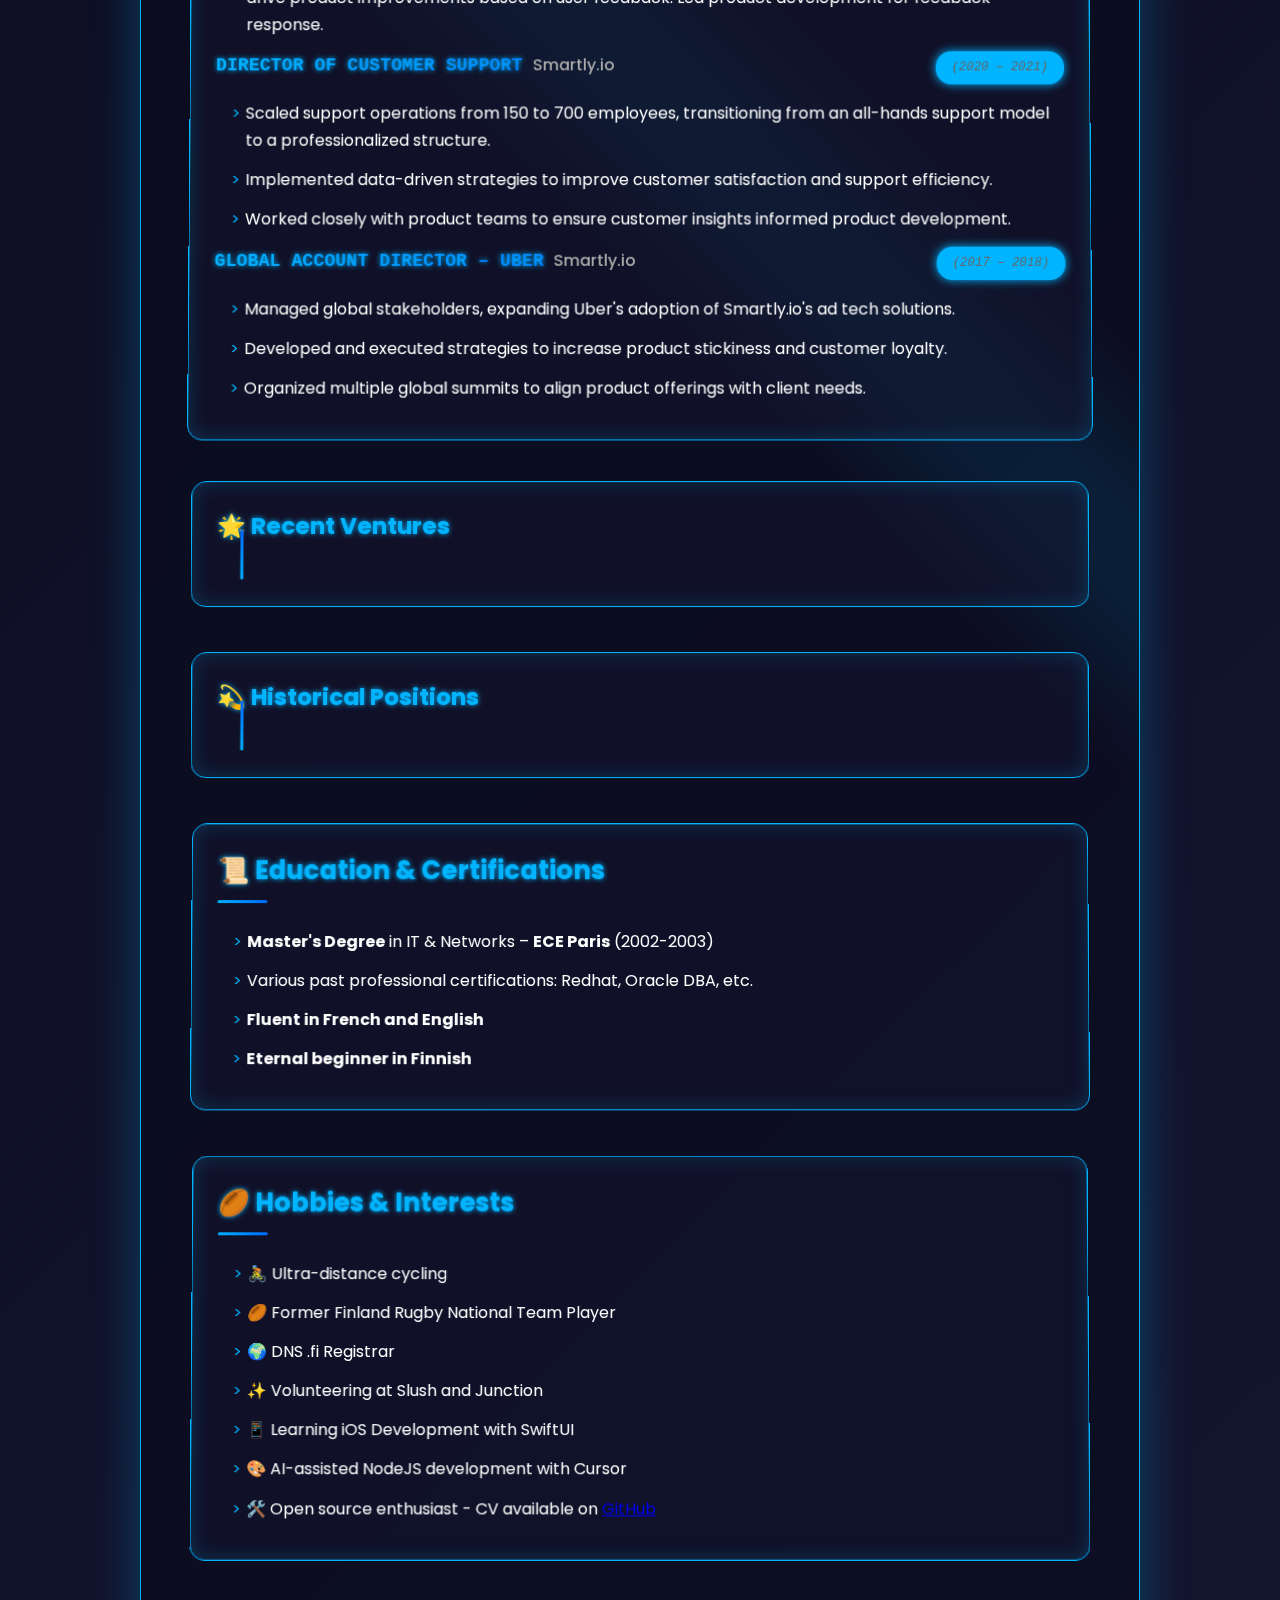
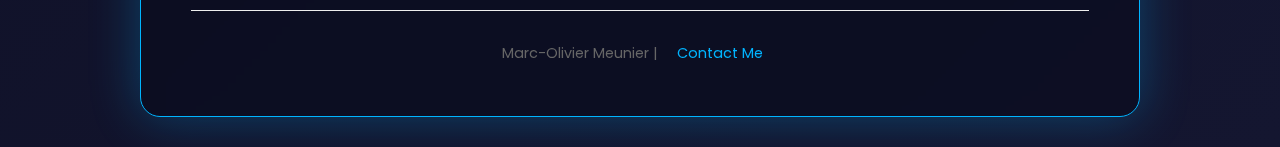
==== commit 7b9d4aca: "Update skills and personal interests sections with technical proficiencies and learning journey" ====
--- a/index.html
+++ b/index.html
@@ -65,6 +65,11 @@
             <strong>Customer-Centric Approach:</strong> Enhancing user
             experiences through empathetic product design
           </li>
+          <li>
+            <strong>Technical Proficiency:</strong> Version control (Git), iOS
+            development (SwiftUI), AI-assisted development using modern tools
+            like Cursor
+          </li>
         </ul>
       </div>
 
@@ -262,6 +267,12 @@
           <li>🏉 Former Finland Rugby National Team Player</li>
           <li>🌍 DNS .fi Registrar</li>
           <li>✨ Volunteering at Slush and Junction</li>
+          <li>📱 Learning iOS Development with SwiftUI</li>
+          <li>🎨 AI-assisted NodeJS development with Cursor</li>
+          <li>
+            🛠️ Open source enthusiast - CV available on
+            <a href="https://momeunier.github.io">GitHub</a>
+          </li>
         </ul>
       </div>
 
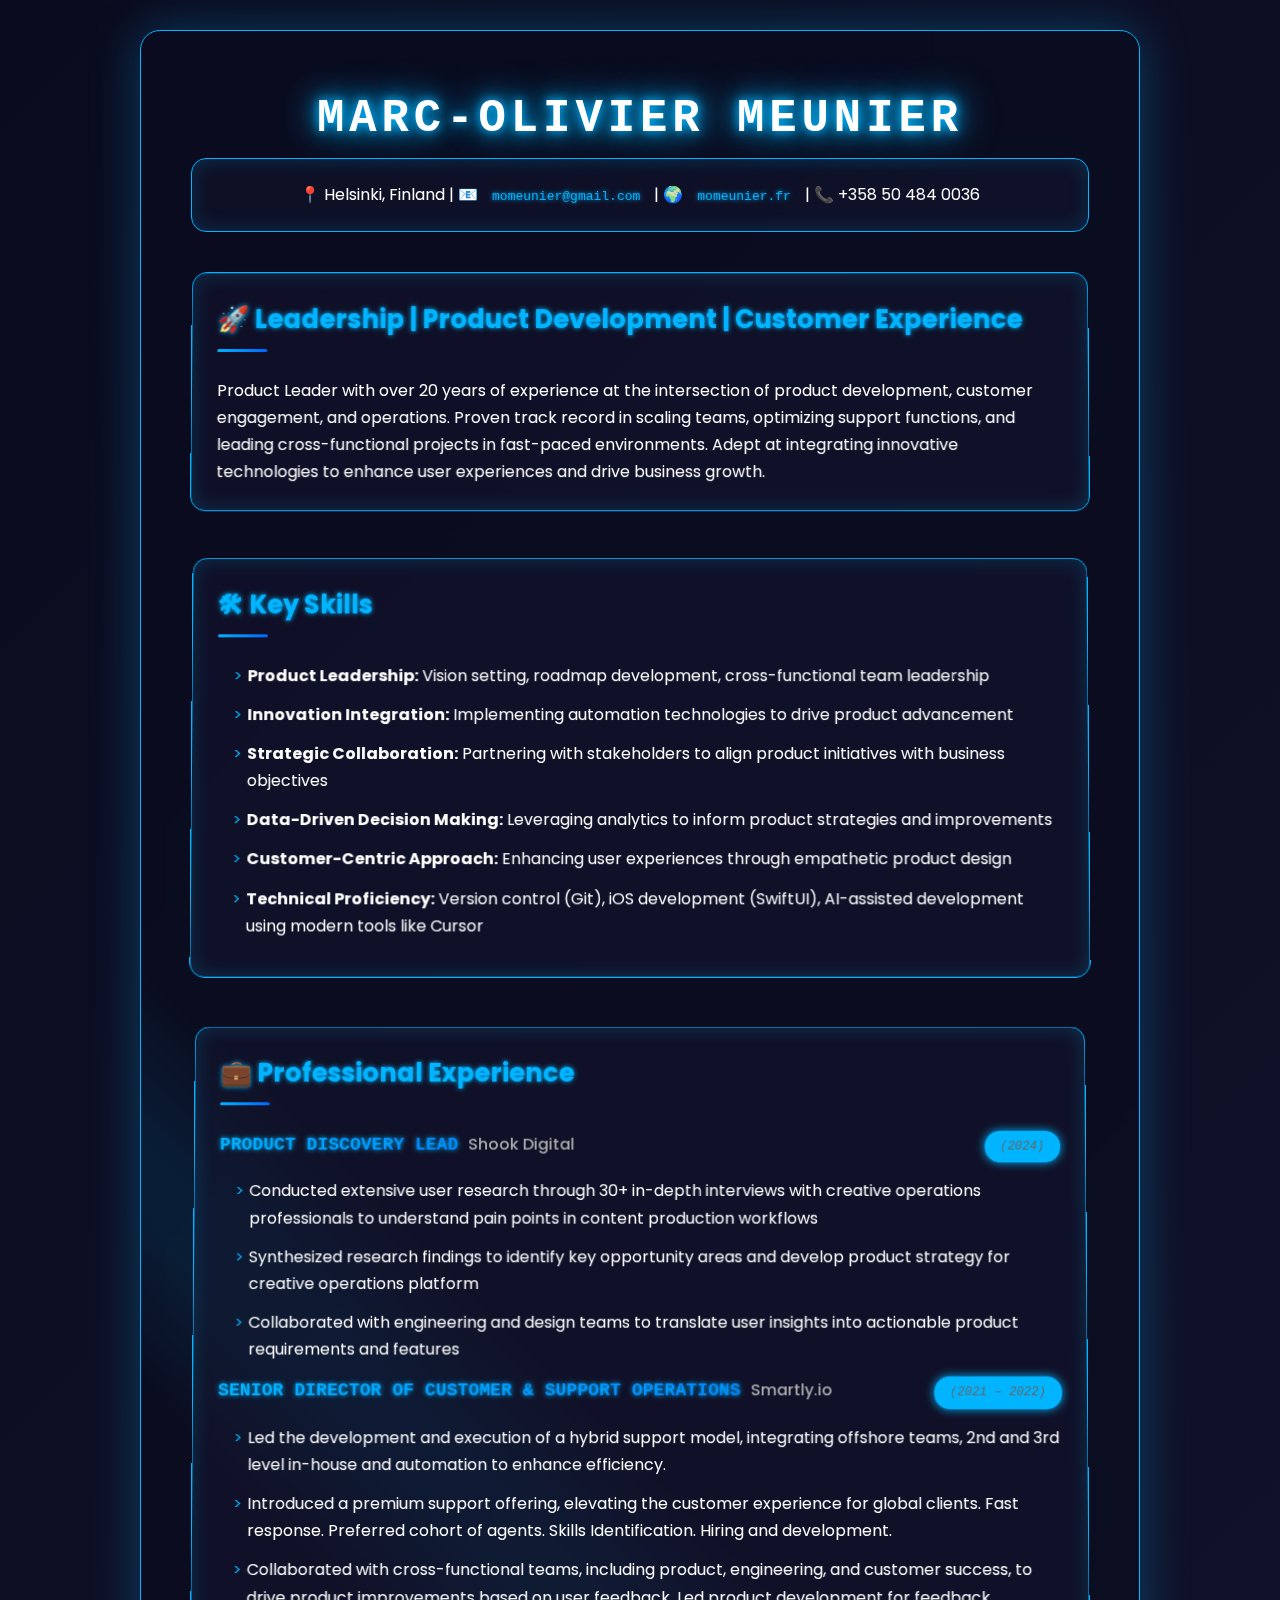
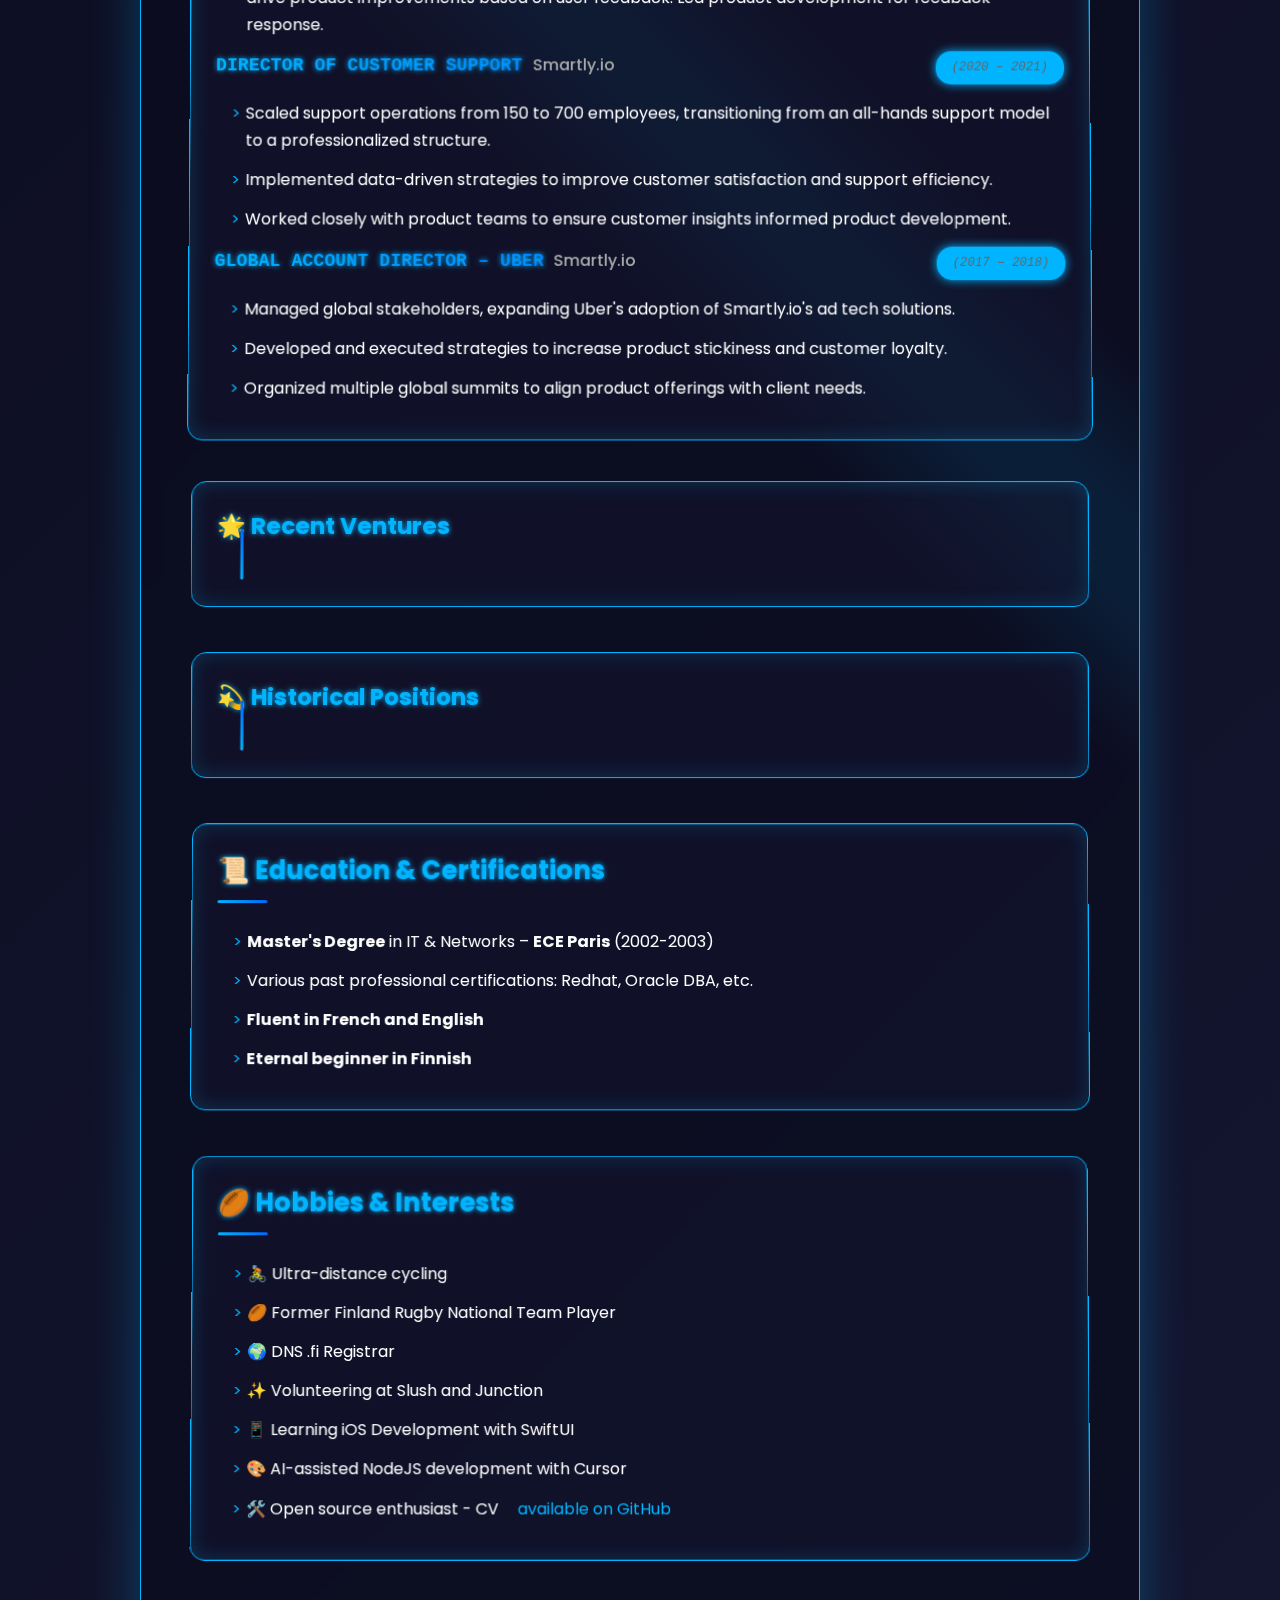
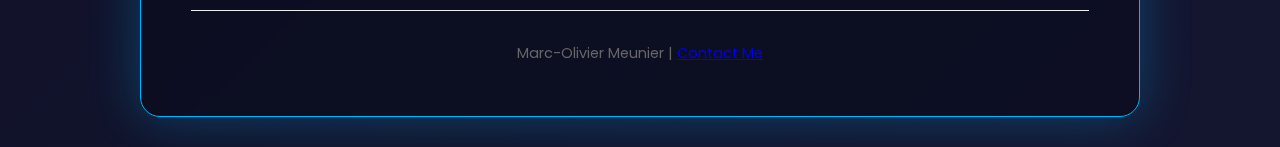
==== commit 1d609eb5: "Enhance link styling with fancy-link class and update CV link presentation" ====
--- a/index.html
+++ b/index.html
@@ -270,8 +270,10 @@
           <li>📱 Learning iOS Development with SwiftUI</li>
           <li>🎨 AI-assisted NodeJS development with Cursor</li>
           <li>
-            🛠️ Open source enthusiast - CV available on
-            <a href="https://momeunier.github.io">GitHub</a>
+            🛠️ Open source enthusiast - CV
+            <a href="https://momeunier.github.io" class="fancy-link"
+              >available on GitHub</a
+            >
           </li>
         </ul>
       </div>
--- a/style.css
+++ b/style.css
@@ -211,7 +211,7 @@
   color: #666;
 }
 
-.footer a {
+.fancy-link {
   color: var(--primary);
   text-decoration: none;
   padding: 5px 15px;
@@ -219,9 +219,13 @@
   transition: all 0.3s ease;
 }
 
-.footer a:hover {
+.fancy-link:hover {
   background: var(--gradient);
   color: white;
+}
+
+.footer a {
+  composes: fancy-link;
 }
 
 @media (max-width: 768px) {
